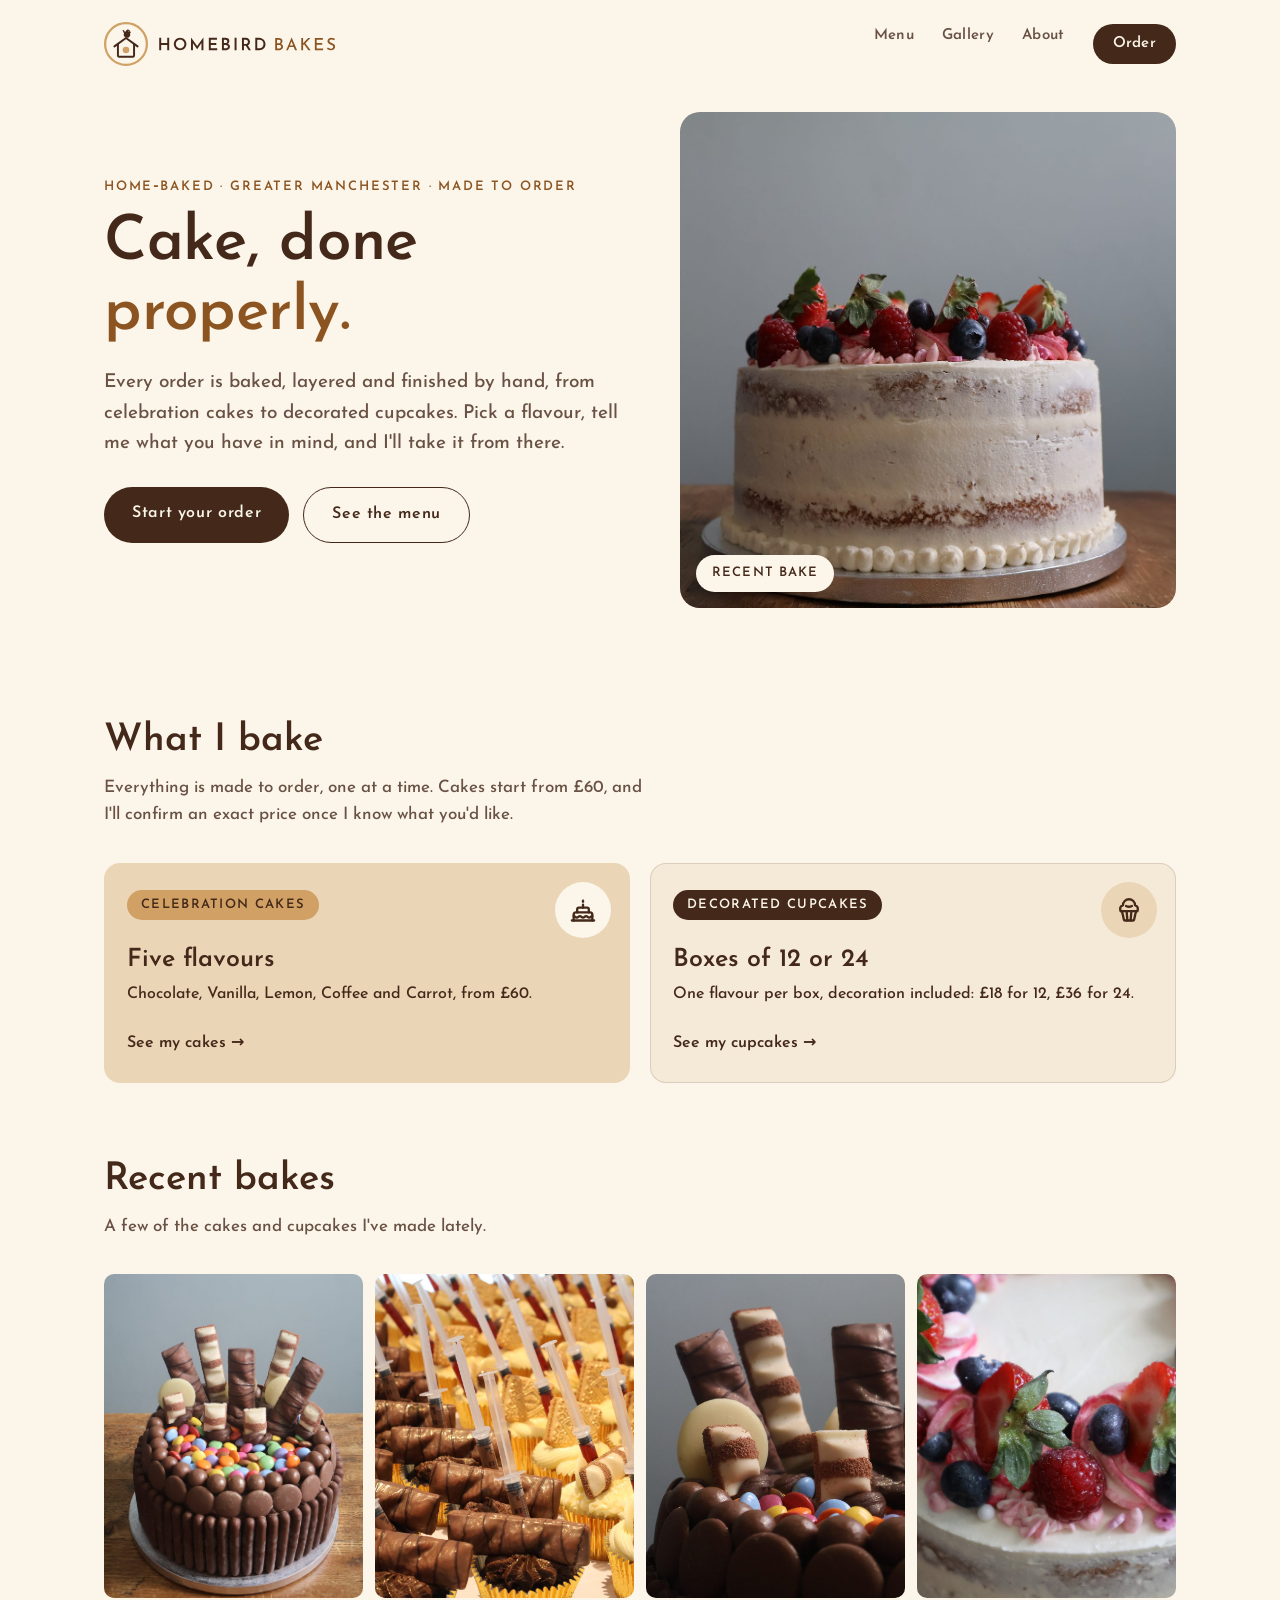
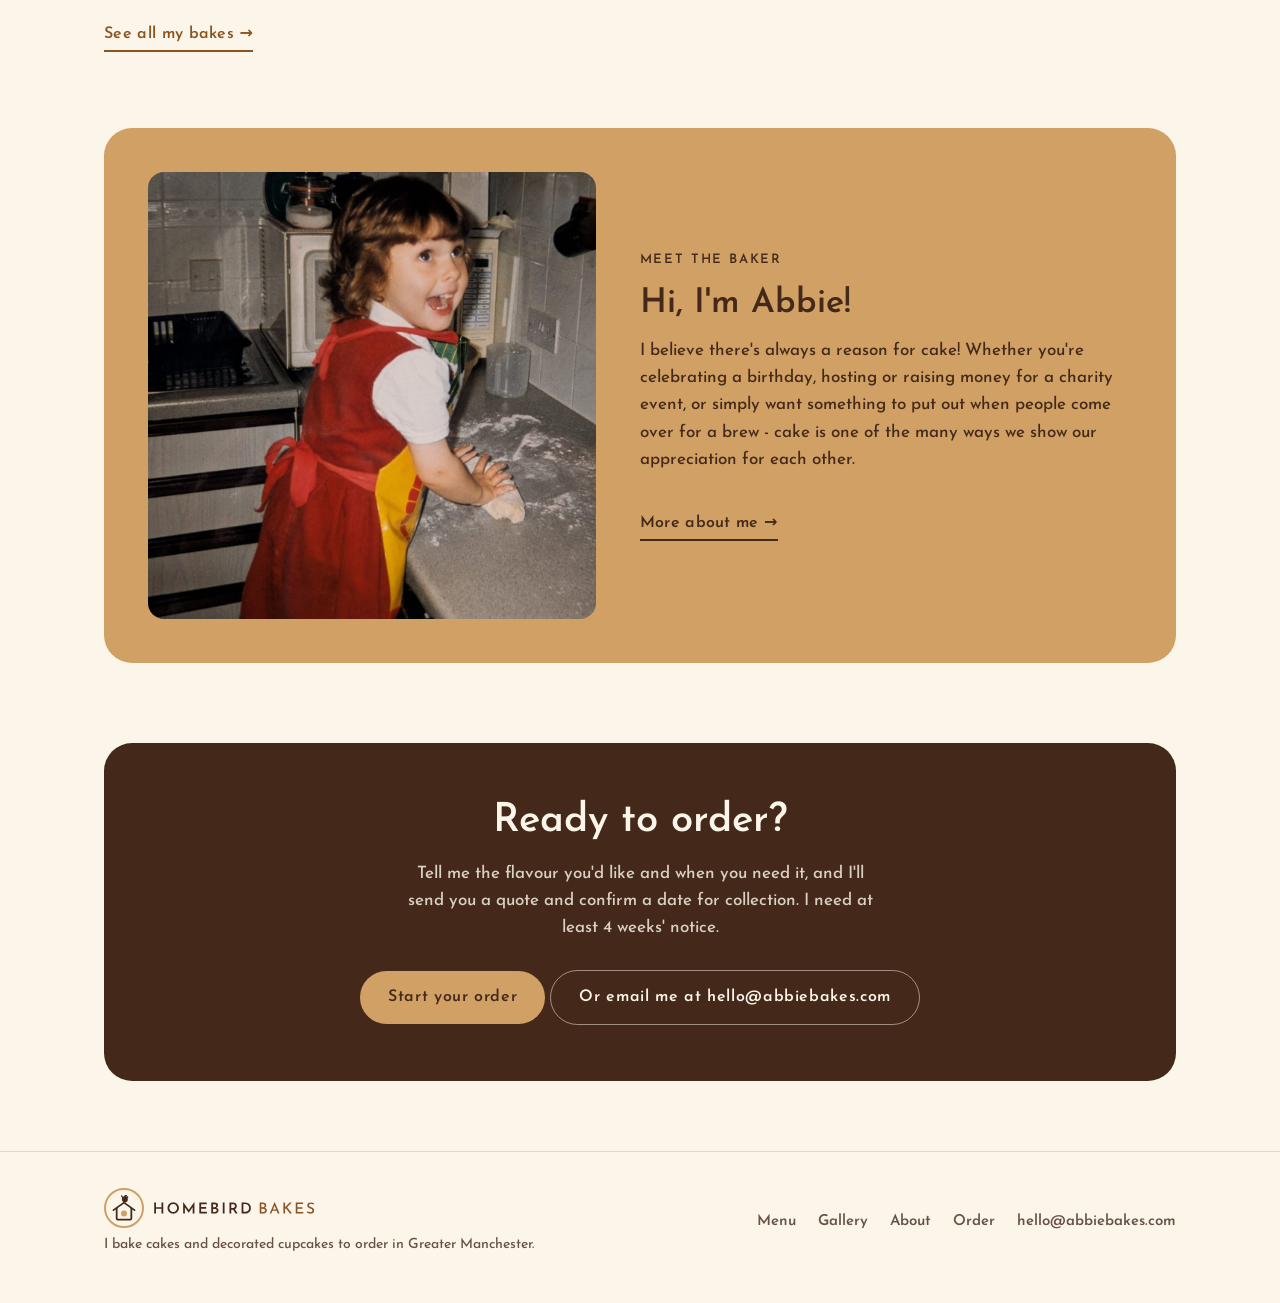
==== index.html @ 0d9d48e7 "Add childhood baking photos to About and the home page - About: the chef's-hat photo is set into the" ====
<!DOCTYPE html>
<html lang="en">
<head>
<meta charset="UTF-8">
<meta name="viewport" content="width=device-width, initial-scale=1.0">
<title>Homebird Bakes &mdash; cakes &amp; cupcakes, made to order</title>
<meta name="description" content="Home-baked celebration cakes and decorated cupcakes, made to order in Greater Manchester.">
<link rel="icon" href="favicon.svg" type="image/svg+xml">
<link rel="icon" href="favicon.ico" sizes="any">
<link rel="apple-touch-icon" href="apple-touch-icon.png">
<link rel="preconnect" href="https://fonts.googleapis.com">
<link rel="preconnect" href="https://fonts.gstatic.com" crossorigin>
<link href="https://fonts.googleapis.com/css2?family=Josefin+Sans:wght@500;600&display=swap" rel="stylesheet">
<link rel="stylesheet" href="css/style.css">
</head>
<body>

<header class="site">
  <div class="wrap nav-row">
    <a class="logo" href="index.html" aria-label="Homebird Bakes, home">
      <img src="images/logo/homebird-bakes_horizontal_light.svg" alt="Homebird Bakes" width="232" height="44">
    </a>
    <nav class="links" aria-label="Main">
      <a href="menu.html">Menu</a>
      <a href="gallery.html">Gallery</a>
      <a href="about.html">About</a>
      <a href="order.html" class="nav-cta">Order</a>
    </nav>
  </div>
</header>

<main id="top">

  <section class="hero">
    <div class="wrap hero-grid">
      <div>
        <p class="eyebrow">Home&#8209;baked &middot; Greater Manchester &middot; Made to order</p>
        <h1>Cake, done <em>properly.</em></h1>
        <p class="lede">Every order is baked, layered and finished by hand, from celebration cakes to decorated cupcakes. Pick a flavour, tell me what you have in mind, and I'll take it from there.</p>
        <div class="cta-row">
          <a class="btn btn-primary" href="order.html">Start your order</a>
          <a class="btn btn-ghost" href="menu.html">See the menu</a>
        </div>
      </div>
      <div class="hero-photo">
        <img src="images/berry-cake-side.jpg" width="1600" height="1067" alt="Semi-naked sponge cake with vanilla buttercream, topped with strawberries, raspberries and blueberries, on a wooden table">
        <span class="tag">Recent bake</span>
      </div>
    </div>
  </section>

  <svg class="scallop" viewBox="0 0 1200 26" preserveAspectRatio="none" aria-hidden="true"><path d="M0,0 C25,26 75,26 100,0 C125,26 175,26 200,0 C225,26 275,26 300,0 C325,26 375,26 400,0 C425,26 475,26 500,0 C525,26 575,26 600,0 C625,26 675,26 700,0 C725,26 775,26 800,0 C825,26 875,26 900,0 C925,26 975,26 1000,0 C1025,26 1075,26 1100,0 C1125,26 1175,26 1200,0 L1200,26 L0,26 Z" fill="#F3D8DC"/></svg>

  <section class="highlights">
    <div class="wrap">
      <div class="menu-head">
        <h2>What I bake</h2>
        <p>Everything is made to order, one at a time. Cakes start from &pound;60, and I'll confirm an exact price once I know what you'd like.</p>
      </div>
      <div class="highlight-grid">
        <a class="highlight hl-cakes" href="menu.html#cakes">
          <span class="hl-tag">Celebration cakes</span>
          <span class="hl-icon"><svg class="icon" viewBox="0 0 24 24" fill="none" stroke="currentColor" stroke-width="2" stroke-linecap="round" stroke-linejoin="round" aria-hidden="true"><path d="M2.5 21h19"/><path d="M4 21v-5a2 2 0 0 1 2-2h12a2 2 0 0 1 2 2v5"/><path d="M7 14v-2.5a1.5 1.5 0 0 1 1.5-1.5h7a1.5 1.5 0 0 1 1.5 1.5V14"/><path d="M4 17.2c1.33 0 1.33 1.3 2.67 1.3s1.33-1.3 2.66-1.3 1.34 1.3 2.67 1.3 1.33-1.3 2.67-1.3 1.33 1.3 2.66 1.3 1.34-1.3 2.67-1.3"/><path d="M12 10V7.5"/><path d="M12 2.6c1 1.1 1.4 2 .9 2.7a1.1 1.1 0 0 1-1.8 0c-.5-.7-.1-1.6.9-2.7z" fill="currentColor" stroke="none"/></svg></span>
          <div>
            <h3>Five flavours</h3>
            <p>Chocolate, Vanilla, Lemon, Coffee and Carrot, from &pound;60.</p>
            <p class="hl-link">See my cakes &rarr;</p>
          </div>
        </a>
        <a class="highlight hl-cupcakes" href="menu.html#cupcakes">
          <span class="hl-tag">Decorated cupcakes</span>
          <span class="hl-icon"><svg class="icon" viewBox="0 0 24 24" fill="none" stroke="currentColor" stroke-width="2" stroke-linecap="round" stroke-linejoin="round" aria-hidden="true"><path d="M6 13l1.6 7.2a1 1 0 0 0 1 .8h6.8a1 1 0 0 0 1-.8L18 13"/><path d="M10 13.5l.6 7.3M14 13.5l-.6 7.3"/><path d="M5 13h14"/><path d="M5.2 13A3 3 0 0 1 6.8 8a5.2 5.2 0 0 1 10.4 0 3 3 0 0 1 1.6 5"/><path d="M9.5 8.6c1.6.8 3.4.8 5 0"/></svg></span>
          <div>
            <h3>Boxes of 12 or 24</h3>
            <p>One flavour per box, decoration included: &pound;18 for 12, &pound;36 for 24.</p>
            <p class="hl-link">See my cupcakes &rarr;</p>
          </div>
        </a>
      </div>
    </div>
  </section>

  <svg class="scallop" viewBox="0 0 1200 26" preserveAspectRatio="none" aria-hidden="true"><path d="M0,0 C25,26 75,26 100,0 C125,26 175,26 200,0 C225,26 275,26 300,0 C325,26 375,26 400,0 C425,26 475,26 500,0 C525,26 575,26 600,0 C625,26 675,26 700,0 C725,26 775,26 800,0 C825,26 875,26 900,0 C925,26 975,26 1000,0 C1025,26 1075,26 1100,0 C1125,26 1175,26 1200,0 L1200,26 L0,26 Z" fill="#DCE7D6"/></svg>

  <section class="teaser">
    <div class="wrap">
      <div class="menu-head">
        <h2>Recent bakes</h2>
        <p>A few of the cakes and cupcakes I've made lately.</p>
      </div>
      <div class="teaser-grid">
        <a href="gallery.html"><img src="images/kinder-smarties-cake.jpg" width="1067" height="1600" alt="Chocolate cake ringed with chocolate fingers and buttons, filled with Smarties and topped with Kinder bars" loading="lazy" decoding="async"></a>
        <a href="gallery.html"><img src="images/syringe-cupcakes-tray.jpg" width="1600" height="1067" alt="Rows of gold-cased cupcakes topped with chocolate bars and toy syringes of red sauce" loading="lazy" decoding="async"></a>
        <a href="gallery.html"><img src="images/kinder-smarties-detail.jpg" width="1400" height="1260" alt="Close-up of Kinder bars and white chocolate buttons standing in a ring of chocolate buttons filled with Smarties" loading="lazy" decoding="async"></a>
        <a href="gallery.html"><img src="images/berry-cake-detail.jpg" width="1600" height="1067" alt="Close-up of fresh strawberries, raspberries and blueberries on pink buttercream swirls" loading="lazy" decoding="async"></a>
      </div>
      <a class="section-link" href="gallery.html">See all my bakes &rarr;</a>
    </div>
  </section>

  <section class="about-teaser">
    <div class="wrap">
      <div class="about-teaser-grid">
        <img class="baker-photo" src="images/childhood-kneading.jpg" width="1200" height="1200" alt="Abbie as a little girl in a red apron, grinning over her shoulder while kneading dough on a floury worktop" loading="lazy" decoding="async">
        <div>
          <p class="eyebrow">Meet the baker</p>
          <h2>Hi, I'm Abbie!</h2>
          <p>I believe there's always a reason for cake! Whether you're celebrating a birthday, hosting or raising money for a charity event, or simply want something to put out when people come over for a brew - cake is one of the many ways we show our appreciation for each other.</p>
          <a class="section-link" href="about.html">More about me &rarr;</a>
        </div>
      </div>
    </div>
  </section>

  <section class="cta-block" id="order">
    <div class="wrap">
      <div class="cta-panel">
        <h2>Ready to order?</h2>
        <p>Tell me the flavour you'd like and when you need it, and I'll send you a quote and confirm a date for collection. I need at least 4 weeks' notice.</p>
        <a class="btn btn-primary" href="order.html">Start your order</a>
        <a class="btn btn-ghost" href="mailto:hello@abbiebakes.com">Or email me at hello@abbiebakes.com</a>
      </div>
    </div>
  </section>

</main>

<footer class="site">
  <div class="wrap footer-row">
    <div class="footer-brand">
      <img class="footer-logo" src="images/logo/homebird-bakes_horizontal_light.svg" alt="Homebird Bakes" width="211" height="40">
      <p>I bake cakes and decorated cupcakes to order in Greater Manchester.</p>
    </div>
    <nav class="footer-links" aria-label="Footer">
      <a href="menu.html">Menu</a>
      <a href="gallery.html">Gallery</a>
      <a href="about.html">About</a>
      <a href="order.html">Order</a>
      <a href="mailto:hello@abbiebakes.com">hello@abbiebakes.com</a>
    </nav>
  </div>
</footer>

</body>
</html>
---- css/style.css ----
/* =========================================================
   Homebird Bakes — site stylesheet
   Built on the Homebird Bakes design system (formerly Baked by Abbie):
   five brand colours, Josefin Sans (500 / 600), circles as the
   signature shape, rounded rectangles from the radius scale,
   no gradients, no decorative shadows.
========================================================= */

:root{
    /* Brand palette (design system) */
    --cream:#FBF5EA;      /* light ground, text on chocolate */
    --caramel:#D0A064;    /* fills and blocks; text on chocolate only */
    --chocolate:#44291A;  /* text, dark ground */
    --toffee:#8C5420;     /* accent text on cream or cream-deep */
    --cocoa:#5E3515;      /* deep accent */

    /* Tints derived from the palette (mixed into cream) */
    --cream-deep:#F5E9D7;     /* caramel 14% on cream: panels, cards */
    --caramel-soft:#EBD5B7;   /* caramel 38% on cream: soft colour blocks */

    /* Lemon tints: the one deliberate step outside the five brand colours,
       used for lemon-flavoured items. Chocolate text reaches 8.8:1 / 9.3:1. */
    --lemon:#E8D08F;          /* lemon cards */
    --lemon-soft:#EBD79B;     /* paler lemon, for quieter accents */

    /* Roles */
    --ink:var(--chocolate);
    --ink-soft:#695244;       /* chocolate 80% on cream: 6.7:1 on cream */
    --accent:var(--toffee);
    --line:rgba(68,41,26,0.14);

    /* Radius scale */
    --radius-sm:10px;
    --radius-md:16px;
    --radius:20px;
    --radius-lg:28px;
    --radius-pill:100px;

    --font:'Josefin Sans', system-ui, sans-serif;
  }

  *{box-sizing:border-box;}
  html{scroll-behavior:smooth;}
  body{
    margin:0;
    background:var(--cream);
    color:var(--ink);
    font-family:var(--font);
    font-weight:500;
    font-size:17px;          /* Josefin is light and wide-set: body 17px minimum */
    line-height:1.6;
    -webkit-font-smoothing:antialiased;
  }
  img{max-width:100%;height:auto;display:block;}

  h1,h2,h3{
    font-family:var(--font);
    font-weight:600;
    line-height:1.12;
    margin:0;
    color:var(--ink);
  }
  em{ font-style:normal; }   /* only upright weights are loaded; emphasis is colour */
  h1 em, h2 em{ color:var(--accent); font-weight:600; }

  .eyebrow{
    font-family:var(--font);
    font-size:13px;
    font-weight:600;
    letter-spacing:.14em;
    text-transform:uppercase;
    color:var(--accent);
    margin:0 0 12px;
  }

  .wrap{
    max-width:1120px;
    margin:0 auto;
    padding:0 24px;
  }

  a{color:inherit;}
  :focus-visible{ outline:2px solid var(--accent); outline-offset:3px; }

  /* ---------- NAV ---------- */
  header.site{
    padding:22px 0 18px;
    position:relative;
    z-index:20;
  }
  .nav-row{
    display:flex;
    align-items:center;
    justify-content:space-between;
    gap:16px;
    flex-wrap:wrap;
  }
  .logo{
    display:flex;
    align-items:center;
    gap:10px;
    text-decoration:none;
  }
  /* Horizontal lockup: the house mark stays >= 32px (system minimum).
     Header at 44px so the spaced capitals read clearly; footer at 40px. */
  .logo img,
  .footer-logo{
    height:40px;
    width:auto;
    display:block;
  }
  .logo img{ height:44px; }
  .footer-logo{ align-self:flex-start; }

  nav.links{
    display:flex;
    gap:28px;
    font-size:15px;
    font-weight:600;
    letter-spacing:.02em;
  }
  nav.links a{
    text-decoration:none;
    color:var(--ink-soft);
    padding-bottom:3px;
    border-bottom:2px solid transparent;
    transition:border-color .15s ease, color .15s ease;
  }
  nav.links a:hover{ color:var(--ink); border-color:var(--accent); }
  nav.links a[aria-current="page"]{ color:var(--ink); border-color:var(--accent); }
  nav.links a.nav-cta{
    background:var(--chocolate);
    color:var(--cream);
    padding:8px 20px;
    border-bottom:none;
    border-radius:var(--radius-pill);
  }
  nav.links a.nav-cta:hover{ background:var(--toffee); color:var(--cream); }
  nav.links a.nav-cta[aria-current="page"]{ background:var(--toffee); color:var(--cream); }

  /* ---------- SCALLOP DIVIDER (retired) ----------
     The brand's only signature shape is the circle, so the old
     piped-edge divider is hidden. Remove the <svg class="scallop">
     elements from the HTML when convenient. */
  .scallop{ display:none; }

  /* ---------- HERO ---------- */
  .hero{
    padding:28px 0 64px;
  }
  .hero-grid{
    display:grid;
    grid-template-columns:1.05fr 1fr;
    gap:56px;
    align-items:center;
  }
  .hero h1{
    font-size:clamp(38px, 5.6vw, 62px);
    letter-spacing:-0.005em;
  }
  .hero p.lede{
    font-size:19px;
    color:var(--ink-soft);
    max-width:44ch;
    margin:20px 0 28px;
  }
  .cta-row{
    display:flex;
    gap:14px;
    flex-wrap:wrap;
  }
  .btn{
    display:inline-block;
    font-family:var(--font);
    font-weight:600;
    font-size:16px;
    letter-spacing:.04em;
    text-decoration:none;
    padding:14px 28px;
    border-radius:var(--radius-pill);
    transition:transform .15s ease, background .15s ease, color .15s ease;
  }
  .btn-primary{
    background:var(--chocolate);
    color:var(--cream);
  }
  .btn-primary:hover{ transform:translateY(-2px); background:var(--toffee); }
  .btn-ghost{
    background:transparent;
    color:var(--ink);
    border:1.5px solid var(--ink);
  }
  .btn-ghost:hover{ transform:translateY(-2px); background:var(--cream-deep); }

  .hero-photo{
    position:relative;
    border-radius:var(--radius);
    overflow:hidden;
    background:var(--caramel-soft);
    aspect-ratio:1/1;
  }
  .hero-photo img{
    width:100%;height:100%;object-fit:cover;object-position:48% center;
  }
  .hero-photo .tag{
    position:absolute;
    left:16px;
    bottom:16px;
    background:var(--cream);
    padding:8px 16px;
    border-radius:var(--radius-pill);
    font-size:13px;
    font-weight:600;
    letter-spacing:.08em;
    text-transform:uppercase;
    color:var(--ink);
  }

  /* ---------- MENU ---------- */
  section.menu{ padding:48px 0 60px; }
  .menu-head{ margin-bottom:34px; }
  .menu-head h2{ font-size:clamp(28px,3.8vw,38px); }
  .menu-head p{ color:var(--ink-soft); margin-top:12px; max-width:50ch; }
  .menu-head p.eyebrow{ color:var(--accent); margin:0 0 12px; max-width:none; }
  .menu-head p a{ color:var(--accent); font-weight:600; }
  .price-card{ max-width:520px; margin-bottom:8px; }
  .small-print{ font-size:14px; color:var(--ink-soft); margin:22px 0 0; max-width:62ch; }
  section.allergens{ padding:0 0 40px; }
  .note-panel{
    background:var(--cream-deep);
    border:1px solid var(--line);
    border-radius:var(--radius-md);
    padding:26px 28px;
  }
  .note-panel h3{ font-size:21px; margin-bottom:8px; }
  .note-panel p{ margin:0; color:var(--ink-soft); font-size:15.5px; max-width:70ch; }

  .menu-grid{
    display:grid;
    grid-template-columns:1fr 1fr;
    gap:22px;
  }
  .menu-card{
    background:var(--cream-deep);
    border-radius:var(--radius);
    padding:30px 28px;
    border:1px solid var(--line);
  }
  .menu-card .card-eyebrow{
    display:inline-block;
    font-size:13px;
    font-weight:600;
    letter-spacing:.1em;
    text-transform:uppercase;
    padding:5px 14px;
    border-radius:var(--radius-pill);
    margin-bottom:16px;
  }
  .menu-card.cakes .card-eyebrow{ background:var(--caramel); color:var(--chocolate); }
  .menu-card.cupcakes .card-eyebrow{ background:var(--chocolate); color:var(--cream); }
  .menu-card h3{ font-size:24px; margin-bottom:4px;}
  .menu-card .sub{ color:var(--ink-soft); font-size:15px; margin-bottom:22px;}

  .price-line{
    display:flex;
    justify-content:space-between;
    align-items:baseline;
    gap:12px;
    padding:14px 0;
    border-top:1px solid var(--line);
  }
  .price-line:first-of-type{ border-top:none; }
  .price-line .name{ font-weight:600; font-size:17px; }
  .price-line .name span{
    display:block; font-weight:500; color:var(--ink-soft); font-size:14px; margin-top:2px;
  }
  .price-line .amount{
    font-family:var(--font); font-weight:600; font-size:20px; white-space:nowrap;
  }

  .note{
    margin-top:22px;
    padding-top:18px;
    border-top:1px dashed var(--line);
    font-size:14px;
    color:var(--ink-soft);
  }

  /* ---------- FLAVOURS ---------- */
  section.flavours{ padding:44px 0 60px; }
  .flavour-grid{
    display:grid;
    grid-template-columns:repeat(3,1fr);
    gap:20px;
    margin-top:30px;
  }
  .flavour-card{
    border-radius:var(--radius-md);
    padding:26px 22px;
    min-height:200px;
    display:flex;
    flex-direction:column;
    justify-content:space-between;
    border:1px solid transparent;
  }
  .flavour-card.f1{ background:var(--chocolate); }
  .flavour-card.f2{ background:var(--cream-deep); border:1px solid var(--line); }
  .flavour-card.f3{ background:var(--lemon); }
  .flavour-card.f4{ background:var(--caramel); }
  .flavour-card.f5{ background:var(--caramel-soft); }
  .flavour-card.f1 .flavour-name,
  .flavour-card.f1 .flavour-desc{ color:var(--cream); }
  .flavour-card.f4 .flavour-name,
  .flavour-card.f4 .flavour-desc{ color:var(--chocolate); }
  .flavour-name{
    font-size:25px;
    line-height:1.15;
    margin:0;
  }
  .flavour-desc{
    font-family:var(--font);
    font-weight:500;
    font-size:16px;
    line-height:1.45;
    color:var(--chocolate);
    margin:26px 0 0;
  }

  /* ---------- INNER PAGE HEADERS ---------- */
  .page-hero{ padding:28px 0 36px; }
  .page-hero h1{ font-size:clamp(34px,5vw,52px); }
  .page-hero p.lede{ font-size:18px; color:var(--ink-soft); max-width:52ch; margin:16px 0 0; }

  /* ---------- GALLERY (full page: masonry, any number of photos) ---------- */
  .masonry{
    column-count:3;
    column-gap:14px;
    padding:8px 0 64px;
  }
  .masonry figure{
    margin:0 0 14px;
    break-inside:avoid;
  }
  .masonry img{
    width:100%;
    height:auto;
    display:block;
    border-radius:var(--radius-sm);
    background:var(--cream-deep);
  }

  /* ---------- HOME: highlights, gallery teaser, about teaser ---------- */
  section.highlights{ padding:48px 0 56px; }
  .highlight-grid{
    display:grid;
    grid-template-columns:repeat(2,1fr);
    gap:20px;
    margin-top:30px;
  }
  /* "What I bake" cards share the Menu page card language:
     same radius and padding as .flavour-card, tinted grounds,
     a pill label like .card-eyebrow, and the same name/description scale. */
  a.highlight{
    display:flex;
    flex-direction:column;
    justify-content:flex-start;
    min-height:220px;
    padding:26px 22px;
    border-radius:var(--radius-md);
    text-decoration:none;
    transition:transform .15s ease;
  }
  a.highlight:hover{ transform:translateY(-3px); }
  a.highlight{ position:relative; }
  /* Icon from the Homebird icon set, in the brand circle */
  .highlight .hl-icon{
    position:absolute; top:18px; right:18px;
    width:56px; height:56px; border-radius:50%;
    display:flex; align-items:center; justify-content:center;
    color:var(--chocolate);
  }
  .highlight .hl-icon .icon{ width:28px; height:28px; }
  a.highlight.hl-cakes .hl-icon{ background:var(--cream); }
  a.highlight.hl-cupcakes .hl-icon{ background:var(--caramel-soft); }
  a.highlight.hl-cakes{ background:var(--caramel-soft); border:1px solid transparent; }
  a.highlight.hl-cupcakes{ background:var(--cream-deep); border:1px solid var(--line); }
  .highlight .hl-tag{
    align-self:flex-start;
    font-size:13px;
    font-weight:600;
    letter-spacing:.1em;
    text-transform:uppercase;
    padding:5px 14px;
    border-radius:var(--radius-pill);
  }
  a.highlight.hl-cakes .hl-tag{ background:var(--caramel); color:var(--chocolate); }
  a.highlight.hl-cupcakes .hl-tag{ background:var(--chocolate); color:var(--cream); }
  .highlight > div{ flex:1; display:flex; flex-direction:column; }
  .highlight h3{ font-size:25px; line-height:1.15; margin:26px 0 8px; }
  .highlight p{ margin:0; font-size:16px; line-height:1.45; color:var(--chocolate); }
  .highlight .hl-link{ margin-top:auto; padding-top:18px; font-weight:600; font-size:16px; }

  section.teaser{ padding:20px 0 56px; }
  .teaser-grid{
    display:grid;
    grid-template-columns:repeat(4,1fr);
    gap:12px;
    margin-top:30px;
  }
  .teaser-grid a{
    display:block;
    aspect-ratio:4/5;
    border-radius:var(--radius-sm);
    overflow:hidden;
    background:var(--cream-deep);
  }
  .teaser-grid img{
    width:100%; height:100%; object-fit:cover;
    transition:transform .3s ease;
  }
  .teaser-grid a:hover img{ transform:scale(1.04); }
  .section-link{
    display:inline-block;
    margin-top:24px;
    font-weight:600;
    font-size:16px;
    letter-spacing:.02em;
    color:var(--accent);
    text-decoration:none;
    border-bottom:2px solid currentColor;
    padding-bottom:2px;
  }
  .section-link:hover{ color:var(--ink); }

  section.about-teaser{ padding:20px 0 64px; }
  .about-teaser-grid{
    display:grid;
    grid-template-columns:1fr 1.1fr;
    gap:44px;
    align-items:center;
    background:var(--caramel);
    border-radius:var(--radius-lg);
    padding:44px;
  }
  .about-teaser-grid img{
    width:100%;
    aspect-ratio:1/1;
    object-fit:cover;
    border-radius:var(--radius-md);
  }
  .about-teaser-grid h2{ font-size:clamp(26px,3.4vw,34px); margin-bottom:14px; }
  .about-teaser-grid p{ color:var(--chocolate); max-width:46ch; margin:0 0 14px; }
  /* toffee text does not reach 4.5:1 on caramel, so go chocolate here */
  .about-teaser-grid .eyebrow,
  .about-teaser-grid .section-link{ color:var(--chocolate); }
  .about-teaser-grid .section-link:hover{ color:var(--cocoa); }
  /* keep the face in frame when the photo is cropped square or 16:11 */
  .about-teaser-grid img.baker-photo{ object-position:58% 22%; }

  /* ---------- ABOUT PAGE ---------- */
  .about-grid{
    display:grid;
    grid-template-columns:1.15fr 1fr;
    gap:56px;
    align-items:start;
    /* top/bottom only: this element is also a .wrap, so keep its side gutters */
    padding-top:12px;
    padding-bottom:64px;
  }
  .about-copy p{
    font-size:18px;
    color:var(--ink-soft);
    max-width:56ch;
    margin:0 0 20px;
  }
  .about-copy p.pull{
    font-family:var(--font);
    font-weight:600;
    font-size:clamp(24px,3vw,32px);
    line-height:1.25;
    color:var(--ink);
    margin-bottom:22px;
  }
  .about-photos{ display:grid; gap:14px; }
  .about-photos img{ width:100%; height:auto; border-radius:var(--radius-md); }

  /* Childhood snapshot set into the About copy, beside the paragraph it illustrates.
     Same pill caption as the home hero's "Recent bake" tag. */
  .about-snapshot{ float:right; width:min(42%, 236px); margin:6px 0 18px 28px; position:relative; }
  .about-snapshot img{ width:100%; height:auto; display:block; border-radius:var(--radius-md); }
  .about-snapshot figcaption{
    position:absolute; left:10px; bottom:10px; width:max-content; max-width:calc(100% - 20px);
    background:var(--cream); color:var(--chocolate); padding:6px 12px; border-radius:var(--radius-pill);
    font-size:13px; font-weight:600; line-height:1.3;
  }
  .about-copy::after{ content:""; display:block; clear:both; }

  /* ---------- CTA / FOOTER ---------- */
  section.cta-block{ padding:16px 0 70px; }
  .cta-panel{
    background:var(--chocolate);
    color:var(--cream);
    border-radius:var(--radius-lg);
    padding:56px 44px;
    text-align:center;
  }
  .cta-panel h2{
    color:var(--cream);
    font-size:clamp(28px,4.2vw,40px);
    max-width:18ch;
    margin:0 auto 16px;
  }
  .cta-panel p{
    color:rgba(251,245,234,.82);
    max-width:44ch;
    margin:0 auto 28px;
    font-size:17px;
  }
  .cta-panel .btn-primary{
    background:var(--caramel);
    color:var(--chocolate);
  }
  .cta-panel .btn-primary:hover{ background:var(--cream); }
  .cta-panel .btn-ghost{
    border-color:rgba(251,245,234,.5);
    color:var(--cream);
  }
  .cta-panel .btn-ghost:hover{ background:rgba(251,245,234,.1); }

  footer.site{
    padding:36px 0 46px;
    border-top:1px solid var(--line);
  }
  .footer-row{
    display:flex;
    justify-content:space-between;
    align-items:center;
    flex-wrap:wrap;
    gap:14px;
  }
  footer.site p{
    color:var(--ink-soft);
    font-size:14px;
    margin:0;
  }
  .footer-links{
    display:flex;
    flex-wrap:wrap;
    gap:8px 22px;
    font-size:15px;
    font-weight:600;
  }
  .footer-links a{ color:var(--ink-soft); text-decoration:none; }
  .footer-links a:hover{ color:var(--ink); text-decoration:underline; }
  .footer-brand{ display:flex; flex-direction:column; gap:6px; }

  /* ---------- RESPONSIVE ---------- */
  @media (max-width:880px){
    .logo img{ height:36px; }
    .hero-grid{grid-template-columns:1fr; gap:34px;}
    .hero-photo{order:-1; aspect-ratio:16/11;}
    .menu-grid{grid-template-columns:1fr;}
    .flavour-grid{grid-template-columns:1fr; }
    .masonry{column-count:2;}
    .highlight-grid{grid-template-columns:1fr;}
    a.highlight{min-height:0;}
    .teaser-grid{grid-template-columns:repeat(2,1fr);}
    .about-teaser-grid{grid-template-columns:1fr; padding:28px; border-radius:var(--radius);}
    .about-teaser-grid img{order:-1; aspect-ratio:16/11;}
    .about-grid{grid-template-columns:1fr; gap:34px;}
    .about-photos{order:-1;}
    nav.links{gap:16px; font-size:14px; align-items:center;}
    .cta-panel{padding:40px 22px;}
  }

  @media (prefers-reduced-motion:reduce){
    html{scroll-behavior:auto;}
    *{transition:none !important;}
  }

  /* =========================================================
     ORDER FORM — guided steps
  ========================================================= */

  .order-hero{ padding:28px 0 8px; }
  .order-hero h1{ font-size:clamp(32px,4.6vw,46px); }
  .order-hero p.lede{ font-size:18px; color:var(--ink-soft); max-width:52ch; margin:16px 0 0; }

  .wizard{ padding:36px 0 90px; }
  .wizard-panel{
    background:var(--cream-deep);
    border:1px solid var(--line);
    border-radius:var(--radius);
    padding:36px 30px 30px;
    max-width:720px;
    margin:0 auto;
  }

  .progress{
    display:flex; align-items:center; justify-content:center; gap:10px;
    margin-bottom:30px;
  }
  .progress .dotstep{
    width:10px;height:10px;border-radius:50%;
    background:var(--line);
    transition:background .2s ease, transform .2s ease;
  }
  .progress .dotstep.active{ background:var(--toffee); transform:scale(1.25); }
  .progress .dotstep.done{ background:var(--caramel); }

  .step{ display:none; }
  .step.visible{ display:block; animation:fadein .25s ease; }
  @keyframes fadein{ from{opacity:0; transform:translateY(6px);} to{opacity:1; transform:translateY(0);} }

  .step-eyebrow{
    font-size:13px; font-weight:600; letter-spacing:.12em; text-transform:uppercase;
    color:var(--accent); margin:0 0 6px;
  }
  .step h2{ font-size:25px; margin-bottom:6px; }
  .step .step-sub{ color:var(--ink-soft); font-size:16px; margin:0 0 26px; }

  fieldset{ border:none; margin:0; padding:0; }
  legend{ padding:0; }

  .field{ margin-bottom:22px; }
  .field label.field-label{ display:block; font-weight:600; font-size:15px; margin-bottom:9px; }
  .field .hint{ color:var(--ink-soft); font-size:13.5px; margin-top:7px; }

  .field input[type="text"],
  .field input[type="email"],
  .field input[type="tel"],
  .field input[type="date"],
  .field input[type="number"],
  .field textarea{
    width:100%;
    font-family:var(--font);
    font-weight:500;
    font-size:17px;
    padding:12px 14px;
    border-radius:var(--radius-sm);
    border:1.5px solid var(--line);
    background:var(--cream);
    color:var(--ink);
  }
  .field input:focus,
  .field textarea:focus{ outline:none; border-color:var(--toffee); }
  .field textarea{ min-height:90px; resize:vertical; font-family:var(--font); }

  .tile-group{ display:grid; grid-template-columns:repeat(2,1fr); gap:12px; }
  .email-cta{ font-size:15px; color:var(--ink-soft); margin:18px 0 8px; }
  .email-cta a{ color:var(--accent); font-weight:600; }
  .tile{ position:relative; cursor:pointer; display:block; }
  .tile input{ position:absolute; opacity:0; width:1px; height:1px; }
  .tile .tile-card{
    display:block;
    width:100%;
    border:1.5px solid var(--line);
    border-radius:var(--radius-md);
    padding:20px 14px;
    text-align:center;
    background:transparent;
    transition:border-color .15s ease, background .15s ease, transform .15s ease;
  }
  .tile:hover .tile-card{ border-color:var(--caramel); }
  /* circle marks: solid brand fills, no gradients */
  .tile .tile-card .mark{ width:30px; height:30px; margin:0 auto 10px; border-radius:50%; }
  .tile .m1{ background:var(--caramel); }
  .tile .m2{ background:var(--chocolate); }
  .tile .m3{ background:var(--toffee); }
  .tile .tile-card .tile-label{ font-weight:600; font-size:16px; }
  .tile input:checked + .tile-card{
    border-color:var(--toffee); background:var(--cream); transform:translateY(-2px);
  }
  .tile input:focus-visible + .tile-card{ outline:2px solid var(--toffee); outline-offset:2px; }

  .pill-group{ display:flex; flex-wrap:wrap; gap:10px; }
  .pill{ position:relative; cursor:pointer; }
  .pill input{ position:absolute; opacity:0; width:1px; height:1px; }
  .pill .pill-face{
    display:inline-block; padding:10px 18px; border-radius:var(--radius-pill);
    border:1.5px solid var(--line); background:var(--cream);
    font-size:15px; font-weight:600;
    transition:border-color .15s ease, background .15s ease, color .15s ease;
  }
  .pill:hover .pill-face{ border-color:var(--caramel); }
  .pill input:checked + .pill-face{ border-color:var(--toffee); background:var(--toffee); color:var(--cream); }
  .pill input:focus-visible + .pill-face{ outline:2px solid var(--toffee); outline-offset:2px; }

  .conditional{ display:none; margin-top:14px; }
  .conditional.visible{ display:block; }

  .product-section{ display:none; }
  .product-section.visible{ display:block; animation:fadein .2s ease; }

  .step-nav{
    display:flex; justify-content:space-between; align-items:center;
    margin-top:8px; padding-top:20px; border-top:1px solid var(--line);
  }
  .step-nav .spacer{ flex:1; }

  .btn-plain{
    background:transparent; border:none;
    font-family:var(--font); font-weight:600; font-size:16px;
    color:var(--ink-soft); cursor:pointer; padding:12px 6px;
  }
  .btn-plain:hover{ color:var(--ink); }

  button.btn-primary{ border:none; cursor:pointer; font-family:var(--font); }

  .lead-note{
    display:flex; gap:12px; align-items:flex-start;
    background:var(--caramel-soft); border-radius:var(--radius-sm); padding:14px 16px;
    font-size:15px; color:var(--chocolate); margin-bottom:24px;
  }
  .lead-note .icon{ width:22px; height:22px; flex-shrink:0; color:var(--toffee); margin-top:1px; }

  .review-list{ list-style:none; padding:0; margin:0 0 26px; border-top:1px solid var(--line); }
  .review-list li{
    display:flex; justify-content:space-between; gap:16px;
    padding:12px 0; border-bottom:1px solid var(--line); font-size:16px;
  }
  .review-list li .r-label{ color:var(--ink-soft); }
  .review-list li .r-value{ font-weight:600; text-align:right; }

  .quote-note{
    font-size:14px; color:var(--ink-soft);
    background:var(--cream); border-radius:var(--radius-sm); padding:14px 16px; margin-bottom:24px;
  }

  .success-panel{ text-align:center; padding:20px 0; }
  .success-panel .mark{
    width:56px;height:56px;border-radius:50%; background:var(--caramel);
    margin:0 auto 18px; display:flex; align-items:center; justify-content:center;
  }

  /* ---------- THANK-YOU PAGE + SEND ERROR ---------- */
  .form-error{
    background:var(--caramel-soft);
    border-radius:var(--radius-sm);
    padding:14px 16px;
    margin:0 0 20px;
    font-size:15px;
    color:var(--chocolate);
  }
  .form-error a{ color:var(--chocolate); font-weight:600; }

  .thanks .success-panel{ padding:12px 0 4px; }
  .thanks .success-panel .mark{ margin-bottom:20px; }
  .thanks .success-panel h1{ font-size:clamp(30px,4.6vw,42px); margin:4px 0 14px; }
  .thanks .lede{ color:var(--ink-soft); font-size:18px; max-width:46ch; margin:0 auto 30px; }
  .next-steps{
    list-style:none; padding:0; margin:0 auto 26px; max-width:46ch; text-align:left;
  }
  .next-steps li{
    display:flex; gap:14px; align-items:flex-start;
    padding:12px 0; border-top:1px solid var(--line); font-size:16.5px;
  }
  .next-steps li:last-child{ border-bottom:1px solid var(--line); }
  .next-steps .n{
    flex:0 0 28px; height:28px; border-radius:50%;
    background:var(--chocolate); color:var(--cream);
    font-weight:600; font-size:14px;
    display:flex; align-items:center; justify-content:center;
  }
  .thanks .small-print{ margin:0 auto; max-width:46ch; }
  .thanks .small-print a{ color:var(--accent); font-weight:600; }
  .signoff{ font-weight:600; font-size:20px; margin:18px 0 6px; }
  .thanks .cta-row{ justify-content:center; margin-top:26px; }

  @media (max-width:640px){
    .about-snapshot{ float:none; width:72%; margin:4px 0 22px; }
    .tile-group{ grid-template-columns:1fr; }
    .wizard-panel{ padding:26px 18px 22px; }

    .step-nav{
      flex-wrap:wrap;
      flex-direction:column-reverse;
      align-items:stretch;
      gap:12px;
    }
    .step-nav .spacer{ display:none; }
    .step-nav .btn{
      width:100%;
      text-align:center;
      padding:14px 20px;
    }
    .step-nav .btn-plain{
      width:100%;
      text-align:center;
      padding:10px 6px;
    }
  }
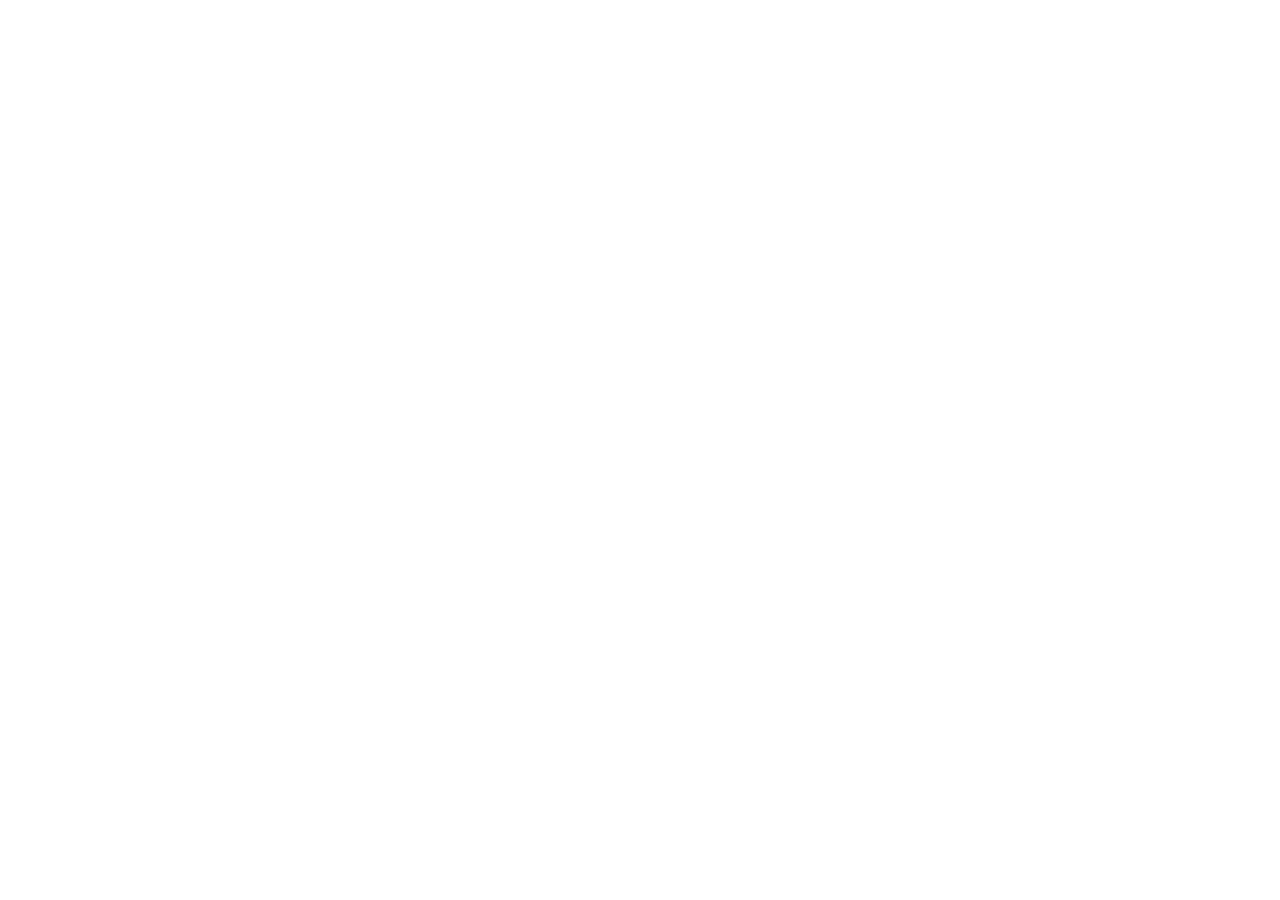
==== commit c94ec8c8: "Redirect the old GitHub Pages site to homebird-bakes.co.uk This branch is not the website. Point Git" ====
--- a/index.html
+++ b/index.html
@@ -3,143 +3,25 @@
 <head>
 <meta charset="UTF-8">
 <meta name="viewport" content="width=device-width, initial-scale=1.0">
-<title>Homebird Bakes &mdash; cakes &amp; cupcakes, made to order</title>
-<meta name="description" content="Home-baked celebration cakes and decorated cupcakes, made to order in Greater Manchester.">
-<link rel="icon" href="favicon.svg" type="image/svg+xml">
-<link rel="icon" href="favicon.ico" sizes="any">
-<link rel="apple-touch-icon" href="apple-touch-icon.png">
-<link rel="preconnect" href="https://fonts.googleapis.com">
-<link rel="preconnect" href="https://fonts.gstatic.com" crossorigin>
-<link href="https://fonts.googleapis.com/css2?family=Josefin+Sans:wght@500;600&display=swap" rel="stylesheet">
-<link rel="stylesheet" href="css/style.css">
+<title>Baked by Abbie is now Homebird Bakes</title>
+<link rel="canonical" href="https://homebird-bakes.co.uk/">
+<script>
+  (function () {
+    location.replace('https://homebird-bakes.co.uk/' + location.search + location.hash);
+  })();
+</script>
+<meta http-equiv="refresh" content="0; url=https://homebird-bakes.co.uk/">
+<style>
+  body { margin: 0; min-height: 100vh; display: flex; align-items: center; justify-content: center;
+         background: #FBF5EA; color: #44291A; font-family: "Josefin Sans", "Century Gothic", system-ui, sans-serif; text-align: center; padding: 24px; box-sizing: border-box; }
+  p { margin: 0 0 12px; font-size: 18px; line-height: 1.5; }
+  a { color: #8C5420; font-weight: 600; }
+</style>
 </head>
 <body>
-
-<header class="site">
-  <div class="wrap nav-row">
-    <a class="logo" href="index.html" aria-label="Homebird Bakes, home">
-      <img src="images/logo/homebird-bakes_horizontal_light.svg" alt="Homebird Bakes" width="232" height="44">
-    </a>
-    <nav class="links" aria-label="Main">
-      <a href="menu.html">Menu</a>
-      <a href="gallery.html">Gallery</a>
-      <a href="about.html">About</a>
-      <a href="order.html" class="nav-cta">Order</a>
-    </nav>
-  </div>
-</header>
-
-<main id="top">
-
-  <section class="hero">
-    <div class="wrap hero-grid">
-      <div>
-        <p class="eyebrow">Home&#8209;baked &middot; Greater Manchester &middot; Made to order</p>
-        <h1>Cake, done <em>properly.</em></h1>
-        <p class="lede">Every order is baked, layered and finished by hand, from celebration cakes to decorated cupcakes. Pick a flavour, tell me what you have in mind, and I'll take it from there.</p>
-        <div class="cta-row">
-          <a class="btn btn-primary" href="order.html">Start your order</a>
-          <a class="btn btn-ghost" href="menu.html">See the menu</a>
-        </div>
-      </div>
-      <div class="hero-photo">
-        <img src="images/berry-cake-side.jpg" width="1600" height="1067" alt="Semi-naked sponge cake with vanilla buttercream, topped with strawberries, raspberries and blueberries, on a wooden table">
-        <span class="tag">Recent bake</span>
-      </div>
-    </div>
-  </section>
-
-  <svg class="scallop" viewBox="0 0 1200 26" preserveAspectRatio="none" aria-hidden="true"><path d="M0,0 C25,26 75,26 100,0 C125,26 175,26 200,0 C225,26 275,26 300,0 C325,26 375,26 400,0 C425,26 475,26 500,0 C525,26 575,26 600,0 C625,26 675,26 700,0 C725,26 775,26 800,0 C825,26 875,26 900,0 C925,26 975,26 1000,0 C1025,26 1075,26 1100,0 C1125,26 1175,26 1200,0 L1200,26 L0,26 Z" fill="#F3D8DC"/></svg>
-
-  <section class="highlights">
-    <div class="wrap">
-      <div class="menu-head">
-        <h2>What I bake</h2>
-        <p>Everything is made to order, one at a time. Cakes start from &pound;60, and I'll confirm an exact price once I know what you'd like.</p>
-      </div>
-      <div class="highlight-grid">
-        <a class="highlight hl-cakes" href="menu.html#cakes">
-          <span class="hl-tag">Celebration cakes</span>
-          <span class="hl-icon"><svg class="icon" viewBox="0 0 24 24" fill="none" stroke="currentColor" stroke-width="2" stroke-linecap="round" stroke-linejoin="round" aria-hidden="true"><path d="M2.5 21h19"/><path d="M4 21v-5a2 2 0 0 1 2-2h12a2 2 0 0 1 2 2v5"/><path d="M7 14v-2.5a1.5 1.5 0 0 1 1.5-1.5h7a1.5 1.5 0 0 1 1.5 1.5V14"/><path d="M4 17.2c1.33 0 1.33 1.3 2.67 1.3s1.33-1.3 2.66-1.3 1.34 1.3 2.67 1.3 1.33-1.3 2.67-1.3 1.33 1.3 2.66 1.3 1.34-1.3 2.67-1.3"/><path d="M12 10V7.5"/><path d="M12 2.6c1 1.1 1.4 2 .9 2.7a1.1 1.1 0 0 1-1.8 0c-.5-.7-.1-1.6.9-2.7z" fill="currentColor" stroke="none"/></svg></span>
-          <div>
-            <h3>Five flavours</h3>
-            <p>Chocolate, Vanilla, Lemon, Coffee and Carrot, from &pound;60.</p>
-            <p class="hl-link">See my cakes &rarr;</p>
-          </div>
-        </a>
-        <a class="highlight hl-cupcakes" href="menu.html#cupcakes">
-          <span class="hl-tag">Decorated cupcakes</span>
-          <span class="hl-icon"><svg class="icon" viewBox="0 0 24 24" fill="none" stroke="currentColor" stroke-width="2" stroke-linecap="round" stroke-linejoin="round" aria-hidden="true"><path d="M6 13l1.6 7.2a1 1 0 0 0 1 .8h6.8a1 1 0 0 0 1-.8L18 13"/><path d="M10 13.5l.6 7.3M14 13.5l-.6 7.3"/><path d="M5 13h14"/><path d="M5.2 13A3 3 0 0 1 6.8 8a5.2 5.2 0 0 1 10.4 0 3 3 0 0 1 1.6 5"/><path d="M9.5 8.6c1.6.8 3.4.8 5 0"/></svg></span>
-          <div>
-            <h3>Boxes of 12 or 24</h3>
-            <p>One flavour per box, decoration included: &pound;18 for 12, &pound;36 for 24.</p>
-            <p class="hl-link">See my cupcakes &rarr;</p>
-          </div>
-        </a>
-      </div>
-    </div>
-  </section>
-
-  <svg class="scallop" viewBox="0 0 1200 26" preserveAspectRatio="none" aria-hidden="true"><path d="M0,0 C25,26 75,26 100,0 C125,26 175,26 200,0 C225,26 275,26 300,0 C325,26 375,26 400,0 C425,26 475,26 500,0 C525,26 575,26 600,0 C625,26 675,26 700,0 C725,26 775,26 800,0 C825,26 875,26 900,0 C925,26 975,26 1000,0 C1025,26 1075,26 1100,0 C1125,26 1175,26 1200,0 L1200,26 L0,26 Z" fill="#DCE7D6"/></svg>
-
-  <section class="teaser">
-    <div class="wrap">
-      <div class="menu-head">
-        <h2>Recent bakes</h2>
-        <p>A few of the cakes and cupcakes I've made lately.</p>
-      </div>
-      <div class="teaser-grid">
-        <a href="gallery.html"><img src="images/kinder-smarties-cake.jpg" width="1067" height="1600" alt="Chocolate cake ringed with chocolate fingers and buttons, filled with Smarties and topped with Kinder bars" loading="lazy" decoding="async"></a>
-        <a href="gallery.html"><img src="images/syringe-cupcakes-tray.jpg" width="1600" height="1067" alt="Rows of gold-cased cupcakes topped with chocolate bars and toy syringes of red sauce" loading="lazy" decoding="async"></a>
-        <a href="gallery.html"><img src="images/kinder-smarties-detail.jpg" width="1400" height="1260" alt="Close-up of Kinder bars and white chocolate buttons standing in a ring of chocolate buttons filled with Smarties" loading="lazy" decoding="async"></a>
-        <a href="gallery.html"><img src="images/berry-cake-detail.jpg" width="1600" height="1067" alt="Close-up of fresh strawberries, raspberries and blueberries on pink buttercream swirls" loading="lazy" decoding="async"></a>
-      </div>
-      <a class="section-link" href="gallery.html">See all my bakes &rarr;</a>
-    </div>
-  </section>
-
-  <section class="about-teaser">
-    <div class="wrap">
-      <div class="about-teaser-grid">
-        <img class="baker-photo" src="images/childhood-kneading.jpg" width="1200" height="1200" alt="Abbie as a little girl in a red apron, grinning over her shoulder while kneading dough on a floury worktop" loading="lazy" decoding="async">
-        <div>
-          <p class="eyebrow">Meet the baker</p>
-          <h2>Hi, I'm Abbie!</h2>
-          <p>I believe there's always a reason for cake! Whether you're celebrating a birthday, hosting or raising money for a charity event, or simply want something to put out when people come over for a brew - cake is one of the many ways we show our appreciation for each other.</p>
-          <a class="section-link" href="about.html">More about me &rarr;</a>
-        </div>
-      </div>
-    </div>
-  </section>
-
-  <section class="cta-block" id="order">
-    <div class="wrap">
-      <div class="cta-panel">
-        <h2>Ready to order?</h2>
-        <p>Tell me the flavour you'd like and when you need it, and I'll send you a quote and confirm a date for collection. I need at least 4 weeks' notice.</p>
-        <a class="btn btn-primary" href="order.html">Start your order</a>
-        <a class="btn btn-ghost" href="mailto:hello@abbiebakes.com">Or email me at hello@abbiebakes.com</a>
-      </div>
-    </div>
-  </section>
-
-</main>
-
-<footer class="site">
-  <div class="wrap footer-row">
-    <div class="footer-brand">
-      <img class="footer-logo" src="images/logo/homebird-bakes_horizontal_light.svg" alt="Homebird Bakes" width="211" height="40">
-      <p>I bake cakes and decorated cupcakes to order in Greater Manchester.</p>
-    </div>
-    <nav class="footer-links" aria-label="Footer">
-      <a href="menu.html">Menu</a>
-      <a href="gallery.html">Gallery</a>
-      <a href="about.html">About</a>
-      <a href="order.html">Order</a>
-      <a href="mailto:hello@abbiebakes.com">hello@abbiebakes.com</a>
-    </nav>
-  </div>
-</footer>
-
+  <main>
+    <p>Baked by Abbie is now <strong>Homebird Bakes</strong>.</p>
+    <p><a href="https://homebird-bakes.co.uk/">Continue to homebird-bakes.co.uk</a></p>
+  </main>
 </body>
 </html>
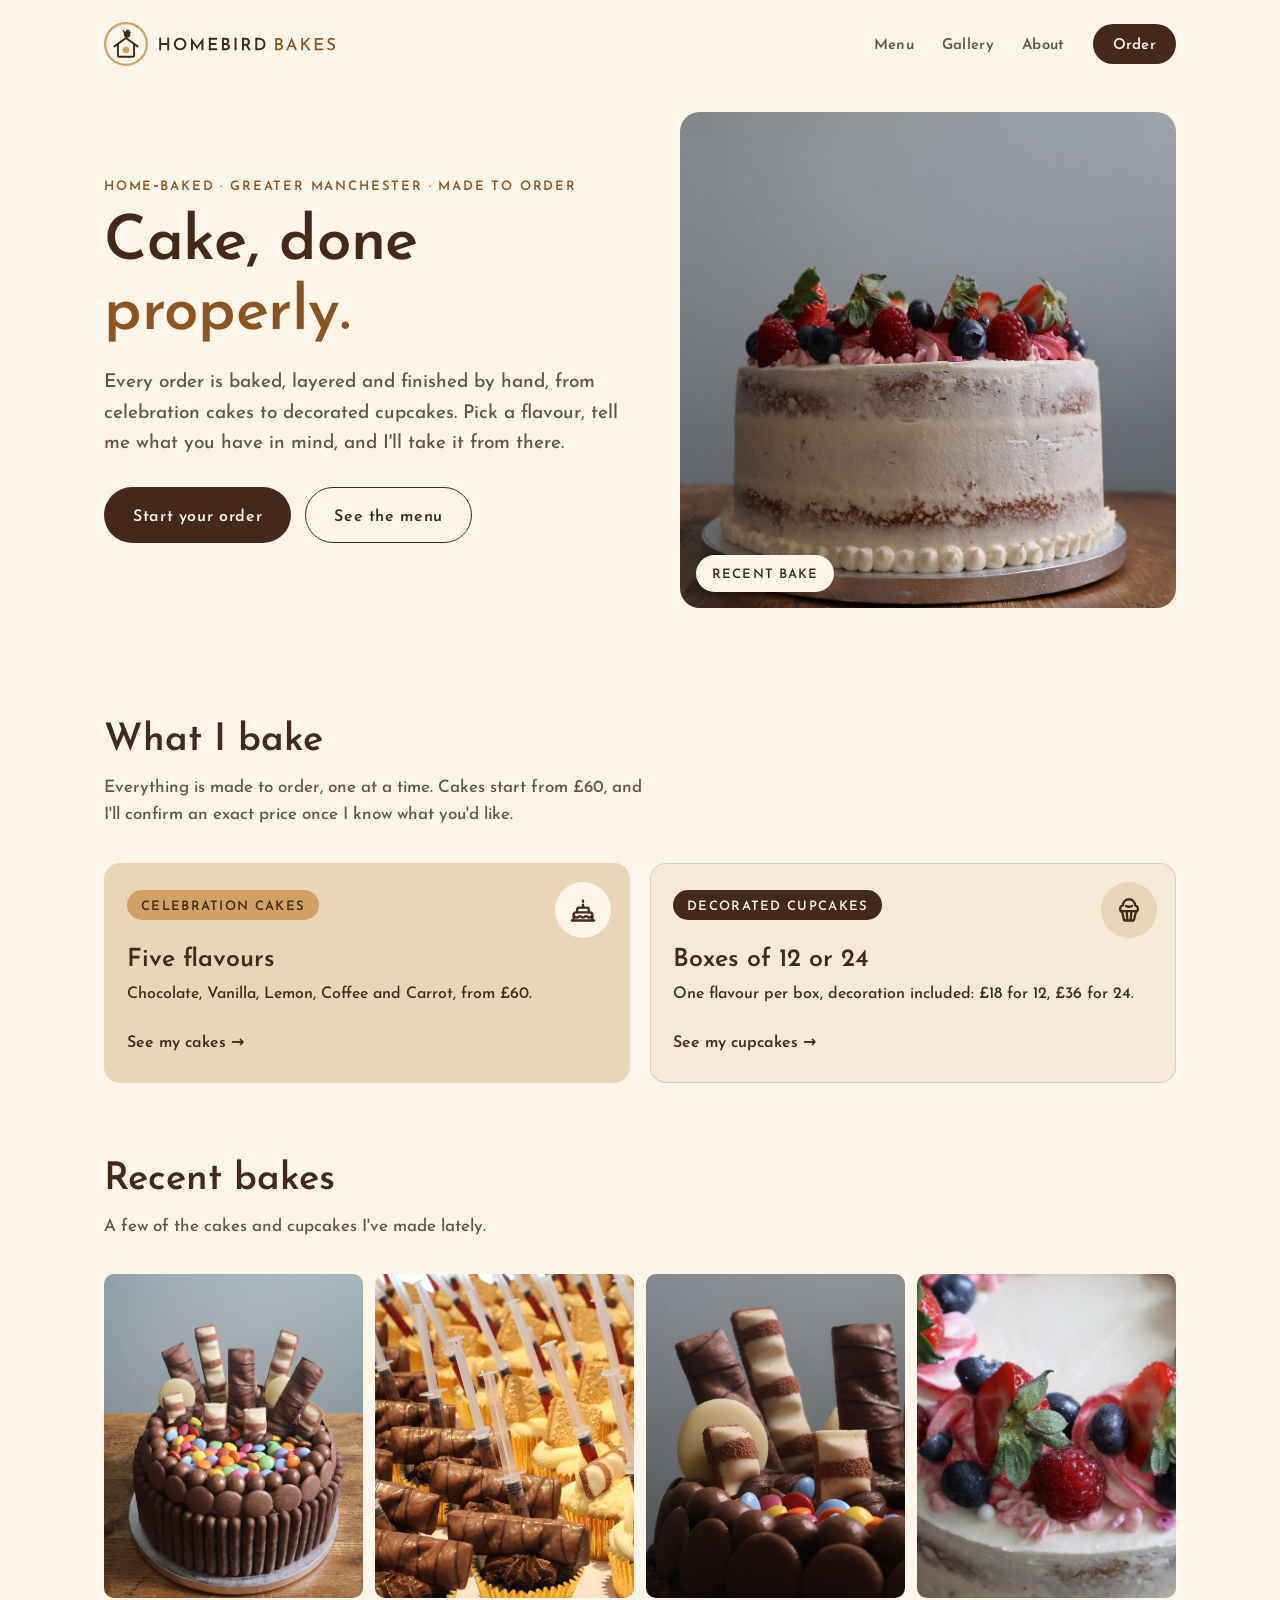
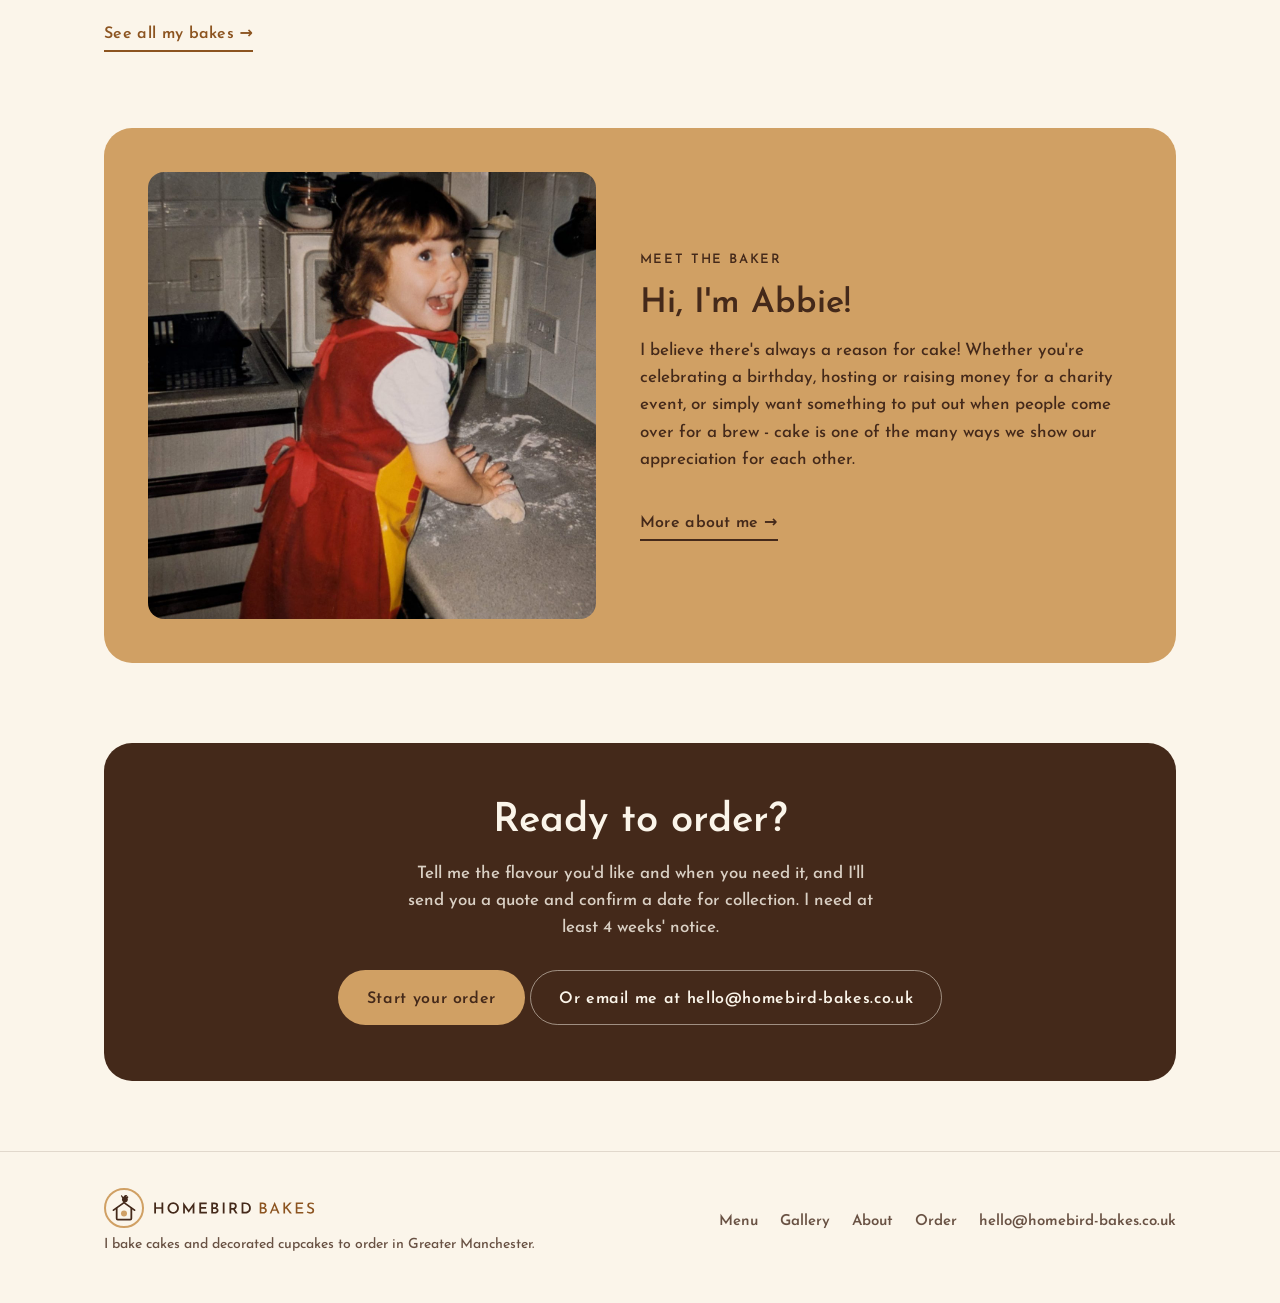
==== commit 8dcebcd1: "Switch the contact email to hello@homebird-bakes.co.uk Replace hello@abbiebakes.com on every page (1" ====
--- a/index.html
+++ b/index.html
@@ -3,25 +3,143 @@
 <head>
 <meta charset="UTF-8">
 <meta name="viewport" content="width=device-width, initial-scale=1.0">
-<title>Baked by Abbie is now Homebird Bakes</title>
-<link rel="canonical" href="https://homebird-bakes.co.uk/">
-<script>
-  (function () {
-    location.replace('https://homebird-bakes.co.uk/' + location.search + location.hash);
-  })();
-</script>
-<meta http-equiv="refresh" content="0; url=https://homebird-bakes.co.uk/">
-<style>
-  body { margin: 0; min-height: 100vh; display: flex; align-items: center; justify-content: center;
-         background: #FBF5EA; color: #44291A; font-family: "Josefin Sans", "Century Gothic", system-ui, sans-serif; text-align: center; padding: 24px; box-sizing: border-box; }
-  p { margin: 0 0 12px; font-size: 18px; line-height: 1.5; }
-  a { color: #8C5420; font-weight: 600; }
-</style>
+<title>Homebird Bakes &mdash; cakes &amp; cupcakes, made to order</title>
+<meta name="description" content="Home-baked celebration cakes and decorated cupcakes, made to order in Greater Manchester.">
+<link rel="icon" href="favicon.svg" type="image/svg+xml">
+<link rel="icon" href="favicon.ico" sizes="any">
+<link rel="apple-touch-icon" href="apple-touch-icon.png">
+<link rel="preconnect" href="https://fonts.googleapis.com">
+<link rel="preconnect" href="https://fonts.gstatic.com" crossorigin>
+<link href="https://fonts.googleapis.com/css2?family=Josefin+Sans:wght@500;600&display=swap" rel="stylesheet">
+<link rel="stylesheet" href="css/style.css">
 </head>
 <body>
-  <main>
-    <p>Baked by Abbie is now <strong>Homebird Bakes</strong>.</p>
-    <p><a href="https://homebird-bakes.co.uk/">Continue to homebird-bakes.co.uk</a></p>
-  </main>
+
+<header class="site">
+  <div class="wrap nav-row">
+    <a class="logo" href="index.html" aria-label="Homebird Bakes, home">
+      <img src="images/logo/homebird-bakes_horizontal_light.svg" alt="Homebird Bakes" width="232" height="44">
+    </a>
+    <nav class="links" aria-label="Main">
+      <a href="menu.html">Menu</a>
+      <a href="gallery.html">Gallery</a>
+      <a href="about.html">About</a>
+      <a href="order.html" class="nav-cta">Order</a>
+    </nav>
+  </div>
+</header>
+
+<main id="top">
+
+  <section class="hero">
+    <div class="wrap hero-grid">
+      <div>
+        <p class="eyebrow">Home&#8209;baked &middot; Greater Manchester &middot; Made to order</p>
+        <h1>Cake, done <em>properly.</em></h1>
+        <p class="lede">Every order is baked, layered and finished by hand, from celebration cakes to decorated cupcakes. Pick a flavour, tell me what you have in mind, and I'll take it from there.</p>
+        <div class="cta-row">
+          <a class="btn btn-primary" href="order.html">Start your order</a>
+          <a class="btn btn-ghost" href="menu.html">See the menu</a>
+        </div>
+      </div>
+      <div class="hero-photo">
+        <img src="images/berry-cake-side.jpg" width="1600" height="1067" alt="Semi-naked sponge cake with vanilla buttercream, topped with strawberries, raspberries and blueberries, on a wooden table">
+        <span class="tag">Recent bake</span>
+      </div>
+    </div>
+  </section>
+
+  <svg class="scallop" viewBox="0 0 1200 26" preserveAspectRatio="none" aria-hidden="true"><path d="M0,0 C25,26 75,26 100,0 C125,26 175,26 200,0 C225,26 275,26 300,0 C325,26 375,26 400,0 C425,26 475,26 500,0 C525,26 575,26 600,0 C625,26 675,26 700,0 C725,26 775,26 800,0 C825,26 875,26 900,0 C925,26 975,26 1000,0 C1025,26 1075,26 1100,0 C1125,26 1175,26 1200,0 L1200,26 L0,26 Z" fill="#F3D8DC"/></svg>
+
+  <section class="highlights">
+    <div class="wrap">
+      <div class="menu-head">
+        <h2>What I bake</h2>
+        <p>Everything is made to order, one at a time. Cakes start from &pound;60, and I'll confirm an exact price once I know what you'd like.</p>
+      </div>
+      <div class="highlight-grid">
+        <a class="highlight hl-cakes" href="menu.html#cakes">
+          <span class="hl-tag">Celebration cakes</span>
+          <span class="hl-icon"><svg class="icon" viewBox="0 0 24 24" fill="none" stroke="currentColor" stroke-width="2" stroke-linecap="round" stroke-linejoin="round" aria-hidden="true"><path d="M2.5 21h19"/><path d="M4 21v-5a2 2 0 0 1 2-2h12a2 2 0 0 1 2 2v5"/><path d="M7 14v-2.5a1.5 1.5 0 0 1 1.5-1.5h7a1.5 1.5 0 0 1 1.5 1.5V14"/><path d="M4 17.2c1.33 0 1.33 1.3 2.67 1.3s1.33-1.3 2.66-1.3 1.34 1.3 2.67 1.3 1.33-1.3 2.67-1.3 1.33 1.3 2.66 1.3 1.34-1.3 2.67-1.3"/><path d="M12 10V7.5"/><path d="M12 2.6c1 1.1 1.4 2 .9 2.7a1.1 1.1 0 0 1-1.8 0c-.5-.7-.1-1.6.9-2.7z" fill="currentColor" stroke="none"/></svg></span>
+          <div>
+            <h3>Five flavours</h3>
+            <p>Chocolate, Vanilla, Lemon, Coffee and Carrot, from &pound;60.</p>
+            <p class="hl-link">See my cakes &rarr;</p>
+          </div>
+        </a>
+        <a class="highlight hl-cupcakes" href="menu.html#cupcakes">
+          <span class="hl-tag">Decorated cupcakes</span>
+          <span class="hl-icon"><svg class="icon" viewBox="0 0 24 24" fill="none" stroke="currentColor" stroke-width="2" stroke-linecap="round" stroke-linejoin="round" aria-hidden="true"><path d="M6 13l1.6 7.2a1 1 0 0 0 1 .8h6.8a1 1 0 0 0 1-.8L18 13"/><path d="M10 13.5l.6 7.3M14 13.5l-.6 7.3"/><path d="M5 13h14"/><path d="M5.2 13A3 3 0 0 1 6.8 8a5.2 5.2 0 0 1 10.4 0 3 3 0 0 1 1.6 5"/><path d="M9.5 8.6c1.6.8 3.4.8 5 0"/></svg></span>
+          <div>
+            <h3>Boxes of 12 or 24</h3>
+            <p>One flavour per box, decoration included: &pound;18 for 12, &pound;36 for 24.</p>
+            <p class="hl-link">See my cupcakes &rarr;</p>
+          </div>
+        </a>
+      </div>
+    </div>
+  </section>
+
+  <svg class="scallop" viewBox="0 0 1200 26" preserveAspectRatio="none" aria-hidden="true"><path d="M0,0 C25,26 75,26 100,0 C125,26 175,26 200,0 C225,26 275,26 300,0 C325,26 375,26 400,0 C425,26 475,26 500,0 C525,26 575,26 600,0 C625,26 675,26 700,0 C725,26 775,26 800,0 C825,26 875,26 900,0 C925,26 975,26 1000,0 C1025,26 1075,26 1100,0 C1125,26 1175,26 1200,0 L1200,26 L0,26 Z" fill="#DCE7D6"/></svg>
+
+  <section class="teaser">
+    <div class="wrap">
+      <div class="menu-head">
+        <h2>Recent bakes</h2>
+        <p>A few of the cakes and cupcakes I've made lately.</p>
+      </div>
+      <div class="teaser-grid">
+        <a href="gallery.html"><img src="images/kinder-smarties-cake.jpg" width="1067" height="1600" alt="Chocolate cake ringed with chocolate fingers and buttons, filled with Smarties and topped with Kinder bars" loading="lazy" decoding="async"></a>
+        <a href="gallery.html"><img src="images/syringe-cupcakes-tray.jpg" width="1600" height="1067" alt="Rows of gold-cased cupcakes topped with chocolate bars and toy syringes of red sauce" loading="lazy" decoding="async"></a>
+        <a href="gallery.html"><img src="images/kinder-smarties-detail.jpg" width="1400" height="1260" alt="Close-up of Kinder bars and white chocolate buttons standing in a ring of chocolate buttons filled with Smarties" loading="lazy" decoding="async"></a>
+        <a href="gallery.html"><img src="images/berry-cake-detail.jpg" width="1600" height="1067" alt="Close-up of fresh strawberries, raspberries and blueberries on pink buttercream swirls" loading="lazy" decoding="async"></a>
+      </div>
+      <a class="section-link" href="gallery.html">See all my bakes &rarr;</a>
+    </div>
+  </section>
+
+  <section class="about-teaser">
+    <div class="wrap">
+      <div class="about-teaser-grid">
+        <img class="baker-photo" src="images/childhood-kneading.jpg" width="1200" height="1200" alt="Abbie as a little girl in a red apron, grinning over her shoulder while kneading dough on a floury worktop" loading="lazy" decoding="async">
+        <div>
+          <p class="eyebrow">Meet the baker</p>
+          <h2>Hi, I'm Abbie!</h2>
+          <p>I believe there's always a reason for cake! Whether you're celebrating a birthday, hosting or raising money for a charity event, or simply want something to put out when people come over for a brew - cake is one of the many ways we show our appreciation for each other.</p>
+          <a class="section-link" href="about.html">More about me &rarr;</a>
+        </div>
+      </div>
+    </div>
+  </section>
+
+  <section class="cta-block" id="order">
+    <div class="wrap">
+      <div class="cta-panel">
+        <h2>Ready to order?</h2>
+        <p>Tell me the flavour you'd like and when you need it, and I'll send you a quote and confirm a date for collection. I need at least 4 weeks' notice.</p>
+        <a class="btn btn-primary" href="order.html">Start your order</a>
+        <a class="btn btn-ghost" href="mailto:hello@homebird-bakes.co.uk"><span>Or email me<span class="email-at"> at <span class="email-addr">hello@homebird-bakes.co.uk</span></span></span></a>
+      </div>
+    </div>
+  </section>
+
+</main>
+
+<footer class="site">
+  <div class="wrap footer-row">
+    <div class="footer-brand">
+      <img class="footer-logo" src="images/logo/homebird-bakes_horizontal_light.svg" alt="Homebird Bakes" width="211" height="40">
+      <p>I bake cakes and decorated cupcakes to order in Greater Manchester.</p>
+    </div>
+    <nav class="footer-links" aria-label="Footer">
+      <a href="menu.html">Menu</a>
+      <a href="gallery.html">Gallery</a>
+      <a href="about.html">About</a>
+      <a href="order.html">Order</a>
+      <a href="mailto:hello@homebird-bakes.co.uk"><span class="email-addr">hello@homebird-bakes.co.uk</span></a>
+    </nav>
+  </div>
+</footer>
+
 </body>
 </html>
--- a/css/style.css
+++ b/css/style.css
@@ -0,0 +1,824 @@
+/* =========================================================
+   Homebird Bakes — site stylesheet
+   Built on the Homebird Bakes design system (formerly Baked by Abbie):
+   five brand colours, Josefin Sans (500 / 600), circles as the
+   signature shape, rounded rectangles from the radius scale,
+   no gradients, no decorative shadows.
+========================================================= */
+
+:root{
+    /* Brand palette (design system) */
+    --cream:#FBF5EA;      /* light ground, text on chocolate */
+    --caramel:#D0A064;    /* fills and blocks; text on chocolate only */
+    --chocolate:#44291A;  /* text, dark ground */
+    --toffee:#8C5420;     /* accent text on cream or cream-deep */
+    --cocoa:#5E3515;      /* deep accent */
+
+    /* Tints derived from the palette (mixed into cream) */
+    --cream-deep:#F5E9D7;     /* caramel 14% on cream: panels, cards */
+    --caramel-soft:#EBD5B7;   /* caramel 38% on cream: soft colour blocks */
+
+    /* Lemon tints: the one deliberate step outside the five brand colours,
+       used for lemon-flavoured items. Chocolate text reaches 8.8:1 / 9.3:1. */
+    --lemon:#E8D08F;          /* lemon cards */
+    --lemon-soft:#EBD79B;     /* paler lemon, for quieter accents */
+
+    /* Roles */
+    --ink:var(--chocolate);
+    --ink-soft:#695244;       /* chocolate 80% on cream: 6.7:1 on cream */
+    --accent:var(--toffee);
+    --line:rgba(68,41,26,0.14);
+
+    /* Radius scale */
+    --radius-sm:10px;
+    --radius-md:16px;
+    --radius:20px;
+    --radius-lg:28px;
+    --radius-pill:100px;
+
+    --font:'Josefin Sans', system-ui, sans-serif;
+    /* Josefin Sans sits its capitals about 0.16em above the middle of the line box,
+       so labels in pills and buttons look high. Every pill/button adds this to its
+       top padding and takes it off the bottom, keeping the same overall height. */
+    --optical:.16em;
+  }
+
+  *{box-sizing:border-box;}
+  html{scroll-behavior:smooth;}
+  body{
+    margin:0;
+    background:var(--cream);
+    color:var(--ink);
+    font-family:var(--font);
+    font-weight:500;
+    font-size:17px;          /* Josefin is light and wide-set: body 17px minimum */
+    line-height:1.6;
+    -webkit-font-smoothing:antialiased;
+  }
+  img{max-width:100%;height:auto;display:block;}
+
+  h1,h2,h3{
+    font-family:var(--font);
+    font-weight:600;
+    line-height:1.12;
+    margin:0;
+    color:var(--ink);
+  }
+  em{ font-style:normal; }   /* only upright weights are loaded; emphasis is colour */
+  h1 em, h2 em{ color:var(--accent); font-weight:600; }
+
+  .eyebrow{
+    font-family:var(--font);
+    font-size:13px;
+    font-weight:600;
+    letter-spacing:.14em;
+    text-transform:uppercase;
+    color:var(--accent);
+    margin:0 0 12px;
+  }
+
+  .wrap{
+    max-width:1120px;
+    margin:0 auto;
+    padding:0 24px;
+  }
+
+  a{color:inherit;}
+  :focus-visible{ outline:2px solid var(--accent); outline-offset:3px; }
+
+  /* ---------- NAV ---------- */
+  header.site{
+    padding:22px 0 18px;
+    position:relative;
+    z-index:20;
+  }
+  .nav-row{
+    display:flex;
+    align-items:center;
+    justify-content:space-between;
+    gap:16px;
+    flex-wrap:wrap;
+  }
+  .logo{
+    display:flex;
+    align-items:center;
+    gap:10px;
+    text-decoration:none;
+  }
+  /* Horizontal lockup: the house mark stays >= 32px (system minimum).
+     Header at 44px so the spaced capitals read clearly; footer at 40px. */
+  .logo img,
+  .footer-logo{
+    height:40px;
+    width:auto;
+    display:block;
+  }
+  .logo img{ height:44px; }
+  .footer-logo{ align-self:flex-start; }
+
+  nav.links{
+    display:flex;
+    /* line the plain links up with the text inside the Order pill */
+    align-items:baseline;
+    gap:28px;
+    font-size:15px;
+    font-weight:600;
+    letter-spacing:.02em;
+  }
+  nav.links a{
+    text-decoration:none;
+    color:var(--ink-soft);
+    padding-bottom:3px;
+    border-bottom:2px solid transparent;
+    transition:border-color .15s ease, color .15s ease;
+  }
+  nav.links a:hover{ color:var(--ink); border-color:var(--accent); }
+  nav.links a[aria-current="page"]{ color:var(--ink); border-color:var(--accent); }
+  nav.links a.nav-cta{
+    background:var(--chocolate);
+    color:var(--cream);
+    padding:calc(8px + var(--optical)) 20px calc(8px - var(--optical));
+    border-bottom:none;
+    border-radius:var(--radius-pill);
+  }
+  nav.links a.nav-cta:hover{ background:var(--toffee); color:var(--cream); }
+  nav.links a.nav-cta[aria-current="page"]{ background:var(--toffee); color:var(--cream); }
+
+  /* ---------- SCALLOP DIVIDER (retired) ----------
+     The brand's only signature shape is the circle, so the old
+     piped-edge divider is hidden. Remove the <svg class="scallop">
+     elements from the HTML when convenient. */
+  .scallop{ display:none; }
+
+  /* ---------- HERO ---------- */
+  .hero{
+    padding:28px 0 64px;
+  }
+  .hero-grid{
+    display:grid;
+    grid-template-columns:1.05fr 1fr;
+    gap:56px;
+    align-items:center;
+  }
+  .hero h1{
+    font-size:clamp(38px, 5.6vw, 62px);
+    letter-spacing:-0.005em;
+  }
+  .hero p.lede{
+    font-size:19px;
+    color:var(--ink-soft);
+    max-width:44ch;
+    margin:20px 0 28px;
+  }
+  .cta-row{
+    display:flex;
+    gap:14px;
+    flex-wrap:wrap;
+  }
+  .btn{
+    display:inline-flex;
+    align-items:center;
+    justify-content:center;
+    text-align:center;
+    font-family:var(--font);
+    font-weight:600;
+    font-size:16px;
+    letter-spacing:.04em;
+    text-decoration:none;
+    padding:calc(14px + var(--optical)) 28px calc(14px - var(--optical));
+    /* transparent border so solid and outlined buttons are the same height side by side */
+    border:1.5px solid transparent;
+    border-radius:var(--radius-pill);
+    transition:transform .15s ease, background .15s ease, color .15s ease;
+  }
+  .btn-primary{
+    background:var(--chocolate);
+    color:var(--cream);
+  }
+  .btn-primary:hover{ transform:translateY(-2px); background:var(--toffee); }
+  .btn-ghost{
+    background:transparent;
+    color:var(--ink);
+    border:1.5px solid var(--ink);
+  }
+  .btn-ghost:hover{ transform:translateY(-2px); background:var(--cream-deep); }
+
+  .hero-photo{
+    position:relative;
+    border-radius:var(--radius);
+    overflow:hidden;
+    background:var(--caramel-soft);
+    aspect-ratio:1/1;
+  }
+  .hero-photo img{
+    width:100%;height:100%;object-fit:cover;object-position:48% center;
+  }
+  .hero-photo .tag{
+    position:absolute;
+    left:16px;
+    bottom:16px;
+    background:var(--cream);
+    padding:calc(8px + var(--optical)) 16px calc(8px - var(--optical));
+    border-radius:var(--radius-pill);
+    font-size:13px;
+    font-weight:600;
+    letter-spacing:.08em;
+    text-transform:uppercase;
+    color:var(--ink);
+  }
+
+  /* ---------- MENU ---------- */
+  section.menu{ padding:48px 0 60px; }
+  .menu-head{ margin-bottom:34px; }
+  .menu-head h2{ font-size:clamp(28px,3.8vw,38px); }
+  .menu-head p{ color:var(--ink-soft); margin-top:12px; max-width:50ch; }
+  .menu-head p.eyebrow{ color:var(--accent); margin:0 0 12px; max-width:none; }
+  .menu-head p a{ color:var(--accent); font-weight:600; }
+  .price-card{ max-width:520px; margin-bottom:8px; }
+  .small-print{ font-size:14px; color:var(--ink-soft); margin:22px 0 0; max-width:62ch; }
+  section.allergens{ padding:0 0 40px; }
+  .note-panel{
+    background:var(--cream-deep);
+    border:1px solid var(--line);
+    border-radius:var(--radius-md);
+    padding:26px 28px;
+  }
+  .note-panel h3{ font-size:21px; margin-bottom:8px; }
+  .note-panel p{ margin:0; color:var(--ink-soft); font-size:15.5px; max-width:70ch; }
+
+  .menu-grid{
+    display:grid;
+    grid-template-columns:1fr 1fr;
+    gap:22px;
+  }
+  .menu-card{
+    background:var(--cream-deep);
+    border-radius:var(--radius);
+    padding:30px 28px;
+    border:1px solid var(--line);
+  }
+  .menu-card .card-eyebrow{
+    display:inline-block;
+    font-size:13px;
+    font-weight:600;
+    letter-spacing:.1em;
+    text-transform:uppercase;
+    padding:calc(5px + var(--optical)) 14px calc(5px - var(--optical));
+    border-radius:var(--radius-pill);
+    margin-bottom:16px;
+  }
+  .menu-card.cakes .card-eyebrow{ background:var(--caramel); color:var(--chocolate); }
+  .menu-card.cupcakes .card-eyebrow{ background:var(--chocolate); color:var(--cream); }
+  .menu-card h3{ font-size:24px; margin-bottom:4px;}
+  .menu-card .sub{ color:var(--ink-soft); font-size:15px; margin-bottom:22px;}
+
+  .price-line{
+    display:flex;
+    justify-content:space-between;
+    align-items:baseline;
+    gap:12px;
+    padding:14px 0;
+    border-top:1px solid var(--line);
+  }
+  .price-line:first-of-type{ border-top:none; }
+  .price-line .name{ font-weight:600; font-size:17px; }
+  .price-line .name span{
+    display:block; font-weight:500; color:var(--ink-soft); font-size:14px; margin-top:2px;
+  }
+  .price-line .amount{
+    font-family:var(--font); font-weight:600; font-size:20px; white-space:nowrap;
+  }
+
+  .note{
+    margin-top:22px;
+    padding-top:18px;
+    border-top:1px dashed var(--line);
+    font-size:14px;
+    color:var(--ink-soft);
+  }
+
+  /* ---------- FLAVOURS ---------- */
+  section.flavours{ padding:44px 0 60px; }
+  .flavour-grid{
+    display:grid;
+    grid-template-columns:repeat(3,1fr);
+    gap:20px;
+    margin-top:30px;
+  }
+  .flavour-card{
+    border-radius:var(--radius-md);
+    padding:26px 22px;
+    min-height:200px;
+    display:flex;
+    flex-direction:column;
+    justify-content:space-between;
+    border:1px solid transparent;
+  }
+  .flavour-card.f1{ background:var(--chocolate); }
+  .flavour-card.f2{ background:var(--cream-deep); border:1px solid var(--line); }
+  .flavour-card.f3{ background:var(--lemon); }
+  .flavour-card.f4{ background:var(--caramel); }
+  .flavour-card.f5{ background:var(--caramel-soft); }
+  .flavour-card.f1 .flavour-name,
+  .flavour-card.f1 .flavour-desc{ color:var(--cream); }
+  .flavour-card.f4 .flavour-name,
+  .flavour-card.f4 .flavour-desc{ color:var(--chocolate); }
+  .flavour-name{
+    font-size:25px;
+    line-height:1.15;
+    margin:0;
+  }
+  .flavour-desc{
+    font-family:var(--font);
+    font-weight:500;
+    font-size:16px;
+    line-height:1.45;
+    color:var(--chocolate);
+    margin:26px 0 0;
+  }
+
+  /* ---------- INNER PAGE HEADERS ---------- */
+  .page-hero{ padding:28px 0 36px; }
+  .page-hero h1{ font-size:clamp(34px,5vw,52px); }
+  .page-hero p.lede{ font-size:18px; color:var(--ink-soft); max-width:52ch; margin:16px 0 0; }
+
+  /* ---------- GALLERY (full page: masonry, any number of photos) ---------- */
+  .masonry{
+    column-count:3;
+    column-gap:14px;
+    padding:8px 0 64px;
+  }
+  .masonry figure{
+    margin:0 0 14px;
+    break-inside:avoid;
+  }
+  .masonry img{
+    width:100%;
+    height:auto;
+    display:block;
+    border-radius:var(--radius-sm);
+    background:var(--cream-deep);
+  }
+
+  /* ---------- HOME: highlights, gallery teaser, about teaser ---------- */
+  section.highlights{ padding:48px 0 56px; }
+  .highlight-grid{
+    display:grid;
+    grid-template-columns:repeat(2,1fr);
+    gap:20px;
+    margin-top:30px;
+  }
+  /* "What I bake" cards share the Menu page card language:
+     same radius and padding as .flavour-card, tinted grounds,
+     a pill label like .card-eyebrow, and the same name/description scale. */
+  a.highlight{
+    display:flex;
+    flex-direction:column;
+    justify-content:flex-start;
+    min-height:220px;
+    padding:26px 22px;
+    border-radius:var(--radius-md);
+    text-decoration:none;
+    transition:transform .15s ease;
+  }
+  a.highlight:hover{ transform:translateY(-3px); }
+  a.highlight{ position:relative; }
+  /* Icon from the Homebird icon set, in the brand circle */
+  .highlight .hl-icon{
+    position:absolute; top:18px; right:18px;
+    width:56px; height:56px; border-radius:50%;
+    display:flex; align-items:center; justify-content:center;
+    color:var(--chocolate);
+  }
+  .highlight .hl-icon .icon{ width:28px; height:28px; }
+  a.highlight.hl-cakes .hl-icon{ background:var(--cream); }
+  a.highlight.hl-cupcakes .hl-icon{ background:var(--caramel-soft); }
+  a.highlight.hl-cakes{ background:var(--caramel-soft); border:1px solid transparent; }
+  a.highlight.hl-cupcakes{ background:var(--cream-deep); border:1px solid var(--line); }
+  .highlight .hl-tag{
+    align-self:flex-start;
+    font-size:13px;
+    font-weight:600;
+    letter-spacing:.1em;
+    text-transform:uppercase;
+    padding:calc(5px + var(--optical)) 14px calc(5px - var(--optical));
+    border-radius:var(--radius-pill);
+  }
+  a.highlight.hl-cakes .hl-tag{ background:var(--caramel); color:var(--chocolate); }
+  a.highlight.hl-cupcakes .hl-tag{ background:var(--chocolate); color:var(--cream); }
+  .highlight > div{ flex:1; display:flex; flex-direction:column; }
+  .highlight h3{ font-size:25px; line-height:1.15; margin:26px 0 8px; }
+  .highlight p{ margin:0; font-size:16px; line-height:1.45; color:var(--chocolate); }
+  .highlight .hl-link{ margin-top:auto; padding-top:18px; font-weight:600; font-size:16px; }
+
+  section.teaser{ padding:20px 0 56px; }
+  .teaser-grid{
+    display:grid;
+    grid-template-columns:repeat(4,1fr);
+    gap:12px;
+    margin-top:30px;
+  }
+  .teaser-grid a{
+    display:block;
+    aspect-ratio:4/5;
+    border-radius:var(--radius-sm);
+    overflow:hidden;
+    background:var(--cream-deep);
+  }
+  .teaser-grid img{
+    width:100%; height:100%; object-fit:cover;
+    transition:transform .3s ease;
+  }
+  .teaser-grid a:hover img{ transform:scale(1.04); }
+  .section-link{
+    display:inline-block;
+    margin-top:24px;
+    font-weight:600;
+    font-size:16px;
+    letter-spacing:.02em;
+    color:var(--accent);
+    text-decoration:none;
+    border-bottom:2px solid currentColor;
+    padding-bottom:2px;
+  }
+  .section-link:hover{ color:var(--ink); }
+
+  section.about-teaser{ padding:20px 0 64px; }
+  .about-teaser-grid{
+    display:grid;
+    grid-template-columns:1fr 1.1fr;
+    gap:44px;
+    align-items:center;
+    background:var(--caramel);
+    border-radius:var(--radius-lg);
+    padding:44px;
+  }
+  .about-teaser-grid img{
+    width:100%;
+    aspect-ratio:1/1;
+    object-fit:cover;
+    border-radius:var(--radius-md);
+  }
+  .about-teaser-grid h2{ font-size:clamp(26px,3.4vw,34px); margin-bottom:14px; }
+  .about-teaser-grid p{ color:var(--chocolate); max-width:46ch; margin:0 0 14px; }
+  /* toffee text does not reach 4.5:1 on caramel, so go chocolate here */
+  .about-teaser-grid .eyebrow,
+  .about-teaser-grid .section-link{ color:var(--chocolate); }
+  .about-teaser-grid .section-link:hover{ color:var(--cocoa); }
+  /* keep the face in frame when the photo is cropped square or 16:11 */
+  .about-teaser-grid img.baker-photo{ object-position:58% 22%; }
+
+  /* ---------- ABOUT PAGE ---------- */
+  /* Source order is copy, photos, buttons (the order on phones).
+     On wide screens the photos take the right column and the buttons sit under the copy. */
+  .about-grid{
+    display:grid;
+    grid-template-columns:1.15fr 1fr;
+    grid-template-areas:"copy photos" "cta photos";
+    grid-template-rows:auto 1fr;
+    column-gap:56px;
+    row-gap:0;
+    align-items:start;
+    /* top/bottom only: this element is also a .wrap, so keep its side gutters */
+    padding-top:12px;
+    padding-bottom:64px;
+  }
+  .about-copy p{
+    font-size:18px;
+    color:var(--ink-soft);
+    max-width:56ch;
+    margin:0 0 20px;
+  }
+  .about-copy p.pull{
+    font-family:var(--font);
+    font-weight:600;
+    font-size:clamp(24px,3vw,32px);
+    line-height:1.25;
+    color:var(--ink);
+    margin-bottom:22px;
+  }
+  .about-copy{ grid-area:copy; }
+  .about-photos{ grid-area:photos; display:grid; gap:14px; }
+  .about-cta{ grid-area:cta; margin-top:8px; }
+  .about-photos img{ width:100%; height:auto; border-radius:var(--radius-md); }
+
+  /* Childhood snapshot set into the About copy, beside the paragraph it illustrates.
+     Same pill caption as the home hero's "Recent bake" tag. */
+  .about-snapshot{ float:right; width:min(42%, 236px); margin:6px 0 18px 28px; position:relative; }
+  .about-snapshot img{ width:100%; height:auto; display:block; border-radius:var(--radius-md); }
+  .about-snapshot figcaption{
+    position:absolute; left:10px; bottom:10px; width:max-content; max-width:calc(100% - 20px);
+    background:var(--cream); color:var(--chocolate); padding:calc(6px + var(--optical)) 12px calc(6px - var(--optical)); border-radius:var(--radius-pill);
+    font-size:13px; font-weight:600; line-height:1.3;
+  }
+  .about-copy::after{ content:""; display:block; clear:both; }
+
+  /* ---------- CTA / FOOTER ---------- */
+  section.cta-block{ padding:16px 0 70px; }
+  .cta-panel{
+    background:var(--chocolate);
+    color:var(--cream);
+    border-radius:var(--radius-lg);
+    padding:56px 44px;
+    text-align:center;
+  }
+  .cta-panel h2{
+    color:var(--cream);
+    font-size:clamp(28px,4.2vw,40px);
+    max-width:18ch;
+    margin:0 auto 16px;
+  }
+  .cta-panel p{
+    color:rgba(251,245,234,.82);
+    max-width:44ch;
+    margin:0 auto 28px;
+    font-size:17px;
+  }
+  .cta-panel .btn-primary{
+    background:var(--caramel);
+    color:var(--chocolate);
+  }
+  .cta-panel .btn-primary:hover{ background:var(--cream); }
+  .cta-panel .btn-ghost{
+    border-color:rgba(251,245,234,.5);
+    color:var(--cream);
+  }
+  .cta-panel .btn-ghost:hover{ background:rgba(251,245,234,.1); }
+
+  /* Keep the email address on one line rather than breaking at its hyphen */
+  .email-addr{ white-space:nowrap; }
+  /* Very narrow phones: the address can't fit in the button, so it just says
+     "Or email me" (the address is still in the footer) */
+  @media (max-width:359px){
+    .email-at{ display:none; }
+  }
+  @media (min-width:360px) and (max-width:374px){
+    .cta-panel .btn-ghost{ padding-left:18px; padding-right:18px; }
+  }
+
+  footer.site{
+    padding:36px 0 46px;
+    border-top:1px solid var(--line);
+  }
+  .footer-row{
+    display:flex;
+    justify-content:space-between;
+    align-items:center;
+    flex-wrap:wrap;
+    gap:14px;
+  }
+  footer.site p{
+    color:var(--ink-soft);
+    font-size:14px;
+    margin:0;
+  }
+  .footer-links{
+    display:flex;
+    flex-wrap:wrap;
+    gap:8px 22px;
+    font-size:15px;
+    font-weight:600;
+  }
+  .footer-links a{ color:var(--ink-soft); text-decoration:none; }
+  .footer-links a:hover{ color:var(--ink); text-decoration:underline; }
+  .footer-brand{ display:flex; flex-direction:column; gap:6px; }
+
+  /* ---------- RESPONSIVE ---------- */
+  @media (max-width:880px){
+    .logo img{ height:36px; }
+    .hero-grid{grid-template-columns:1fr; gap:34px;}
+    .hero-photo{order:-1; aspect-ratio:16/11;}
+    .menu-grid{grid-template-columns:1fr;}
+    .flavour-grid{grid-template-columns:1fr; }
+    .masonry{column-count:2;}
+    .highlight-grid{grid-template-columns:1fr;}
+    a.highlight{min-height:0;}
+    .teaser-grid{grid-template-columns:repeat(2,1fr);}
+    .about-teaser-grid{grid-template-columns:1fr; padding:28px; border-radius:var(--radius);}
+    .about-teaser-grid img{order:-1; aspect-ratio:16/11;}
+    .about-grid{grid-template-columns:1fr; grid-template-areas:"copy" "photos" "cta"; grid-template-rows:auto; row-gap:28px;}
+    /* after the copy, the two cakes sit side by side as square tiles */
+    .about-photos{grid-template-columns:1fr 1fr; gap:10px;}
+    .about-photos img{aspect-ratio:1/1; height:auto; object-fit:cover;}
+    .about-cta{margin-top:0;}
+    nav.links{gap:16px; font-size:14px; align-items:baseline;}
+    .cta-panel{padding:40px 22px;}
+  }
+
+  @media (prefers-reduced-motion:reduce){
+    html{scroll-behavior:auto;}
+    *{transition:none !important;}
+  }
+
+  /* =========================================================
+     ORDER FORM — guided steps
+  ========================================================= */
+
+  .order-hero{ padding:28px 0 8px; }
+  .order-hero h1{ font-size:clamp(32px,4.6vw,46px); }
+  .order-hero p.lede{ font-size:18px; color:var(--ink-soft); max-width:52ch; margin:16px 0 0; }
+
+  .wizard{ padding:36px 0 90px; }
+  .wizard-panel{
+    background:var(--cream-deep);
+    border:1px solid var(--line);
+    border-radius:var(--radius);
+    padding:36px 30px 30px;
+    max-width:720px;
+    margin:0 auto;
+  }
+
+  .progress{
+    display:flex; align-items:center; justify-content:center; gap:10px;
+    margin-bottom:30px;
+  }
+  .progress .dotstep{
+    width:10px;height:10px;border-radius:50%;
+    background:var(--line);
+    transition:background .2s ease, transform .2s ease;
+  }
+  .progress .dotstep.active{ background:var(--toffee); transform:scale(1.25); }
+  .progress .dotstep.done{ background:var(--caramel); }
+
+  .step{ display:none; }
+  .step.visible{ display:block; animation:fadein .25s ease; }
+  @keyframes fadein{ from{opacity:0; transform:translateY(6px);} to{opacity:1; transform:translateY(0);} }
+
+  .step-eyebrow{
+    font-size:13px; font-weight:600; letter-spacing:.12em; text-transform:uppercase;
+    color:var(--accent); margin:0 0 6px;
+  }
+  .step h2{ font-size:25px; margin-bottom:6px; }
+  .step .step-sub{ color:var(--ink-soft); font-size:16px; margin:0 0 26px; }
+
+  fieldset{ border:none; margin:0; padding:0; }
+  legend{ padding:0; }
+
+  .field{ margin-bottom:22px; }
+  .field label.field-label{ display:block; font-weight:600; font-size:15px; margin-bottom:9px; }
+  .field .hint{ color:var(--ink-soft); font-size:13.5px; margin-top:7px; }
+
+  .field input[type="text"],
+  .field input[type="email"],
+  .field input[type="tel"],
+  .field input[type="date"],
+  .field input[type="number"],
+  .field textarea{
+    width:100%;
+    font-family:var(--font);
+    font-weight:500;
+    font-size:17px;
+    padding:12px 14px;
+    border-radius:var(--radius-sm);
+    border:1.5px solid var(--line);
+    background:var(--cream);
+    color:var(--ink);
+  }
+  .field input:focus,
+  .field textarea:focus{ outline:none; border-color:var(--toffee); }
+  .field textarea{ min-height:90px; resize:vertical; font-family:var(--font); }
+
+  .tile-group{ display:grid; grid-template-columns:repeat(2,1fr); gap:12px; }
+  .email-cta{ font-size:15px; color:var(--ink-soft); margin:18px 0 8px; }
+  .email-cta a{ color:var(--accent); font-weight:600; }
+  .tile{ position:relative; cursor:pointer; display:block; }
+  .tile input{ position:absolute; opacity:0; width:1px; height:1px; }
+  .tile .tile-card{
+    display:block;
+    width:100%;
+    border:1.5px solid var(--line);
+    border-radius:var(--radius-md);
+    padding:20px 14px;
+    text-align:center;
+    background:transparent;
+    transition:border-color .15s ease, background .15s ease, transform .15s ease;
+  }
+  .tile:hover .tile-card{ border-color:var(--caramel); }
+  /* circle marks: solid brand fills, no gradients */
+  .tile .tile-card .mark{ width:30px; height:30px; margin:0 auto 10px; border-radius:50%; }
+  .tile .m1{ background:var(--caramel); }
+  .tile .m2{ background:var(--chocolate); }
+  .tile .m3{ background:var(--toffee); }
+  .tile .tile-card .tile-label{ font-weight:600; font-size:16px; }
+  .tile input:checked + .tile-card{
+    border-color:var(--toffee); background:var(--cream); transform:translateY(-2px);
+  }
+  .tile input:focus-visible + .tile-card{ outline:2px solid var(--toffee); outline-offset:2px; }
+
+  .pill-group{ display:flex; flex-wrap:wrap; gap:10px; }
+  .pill{ position:relative; cursor:pointer; }
+  .pill input{ position:absolute; opacity:0; width:1px; height:1px; }
+  .pill .pill-face{
+    display:inline-block; padding:calc(10px + var(--optical)) 18px calc(10px - var(--optical)); border-radius:var(--radius-pill);
+    border:1.5px solid var(--line); background:var(--cream);
+    font-size:15px; font-weight:600;
+    transition:border-color .15s ease, background .15s ease, color .15s ease;
+  }
+  .pill:hover .pill-face{ border-color:var(--caramel); }
+  .pill input:checked + .pill-face{ border-color:var(--toffee); background:var(--toffee); color:var(--cream); }
+  .pill input:focus-visible + .pill-face{ outline:2px solid var(--toffee); outline-offset:2px; }
+
+  .conditional{ display:none; margin-top:14px; }
+  .conditional.visible{ display:block; }
+
+  .product-section{ display:none; }
+  .product-section.visible{ display:block; animation:fadein .2s ease; }
+
+  .step-nav{
+    display:flex; justify-content:space-between; align-items:center;
+    margin-top:8px; padding-top:20px; border-top:1px solid var(--line);
+  }
+  .step-nav .spacer{ flex:1; }
+
+  .btn-plain{
+    background:transparent; border:none;
+    font-family:var(--font); font-weight:600; font-size:16px;
+    color:var(--ink-soft); cursor:pointer; padding:12px 6px;
+  }
+  .btn-plain:hover{ color:var(--ink); }
+
+  button.btn-primary{ border:1.5px solid transparent; cursor:pointer; font-family:var(--font); }
+
+  .lead-note{
+    display:flex; gap:12px; align-items:flex-start;
+    background:var(--caramel-soft); border-radius:var(--radius-sm); padding:14px 16px;
+    font-size:15px; color:var(--chocolate); margin-bottom:24px;
+  }
+  .lead-note .icon{ width:22px; height:22px; flex-shrink:0; color:var(--toffee); margin-top:1px; }
+
+  .review-list{ list-style:none; padding:0; margin:0 0 26px; border-top:1px solid var(--line); }
+  .review-list li{
+    display:flex; justify-content:space-between; gap:16px;
+    padding:12px 0; border-bottom:1px solid var(--line); font-size:16px;
+  }
+  .review-list li .r-label{ color:var(--ink-soft); }
+  .review-list li .r-value{ font-weight:600; text-align:right; }
+
+  .quote-note{
+    font-size:14px; color:var(--ink-soft);
+    background:var(--cream); border-radius:var(--radius-sm); padding:14px 16px; margin-bottom:24px;
+  }
+
+  .success-panel{ text-align:center; padding:20px 0; }
+  .success-panel .mark{
+    width:56px;height:56px;border-radius:50%; background:var(--caramel);
+    margin:0 auto 18px; display:flex; align-items:center; justify-content:center;
+  }
+
+  /* ---------- THANK-YOU PAGE + SEND ERROR ---------- */
+  .form-error{
+    background:var(--caramel-soft);
+    border-radius:var(--radius-sm);
+    padding:14px 16px;
+    margin:0 0 20px;
+    font-size:15px;
+    color:var(--chocolate);
+  }
+  .form-error a{ color:var(--chocolate); font-weight:600; }
+
+  .thanks .success-panel{ padding:12px 0 4px; }
+  .thanks .success-panel .mark{ margin-bottom:20px; }
+  .thanks .success-panel h1{ font-size:clamp(30px,4.6vw,42px); margin:4px 0 14px; }
+  .thanks .lede{ color:var(--ink-soft); font-size:18px; max-width:46ch; margin:0 auto 30px; }
+  .next-steps{
+    list-style:none; padding:0; margin:0 auto 26px; max-width:46ch; text-align:left;
+  }
+  .next-steps li{
+    display:flex; gap:14px; align-items:flex-start;
+    padding:12px 0; border-top:1px solid var(--line); font-size:16.5px;
+  }
+  .next-steps li:last-child{ border-bottom:1px solid var(--line); }
+  .next-steps .n{
+    flex:0 0 28px; height:28px; border-radius:50%;
+    background:var(--chocolate); color:var(--cream);
+    font-weight:600; font-size:14px;
+    display:flex; align-items:center; justify-content:center;
+  }
+  .thanks .small-print{ margin:0 auto; max-width:46ch; }
+  .thanks .small-print a{ color:var(--accent); font-weight:600; }
+  .signoff{ font-weight:600; font-size:20px; margin:18px 0 6px; }
+  .thanks .cta-row{ justify-content:center; margin-top:26px; }
+
+  @media (max-width:640px){
+    .about-snapshot{ float:none; width:72%; margin:4px auto 22px; }
+    .tile-group{ grid-template-columns:1fr; }
+    .wizard-panel{ padding:26px 18px 22px; }
+
+    .step-nav{
+      flex-wrap:wrap;
+      flex-direction:column-reverse;
+      align-items:stretch;
+      gap:12px;
+    }
+    .step-nav .spacer{ display:none; }
+    .step-nav .btn{
+      width:100%;
+      text-align:center;
+      padding:calc(14px + var(--optical)) 20px calc(14px - var(--optical));
+    }
+    .step-nav .btn-plain{
+      width:100%;
+      text-align:center;
+      padding:10px 6px;
+    }
+  }
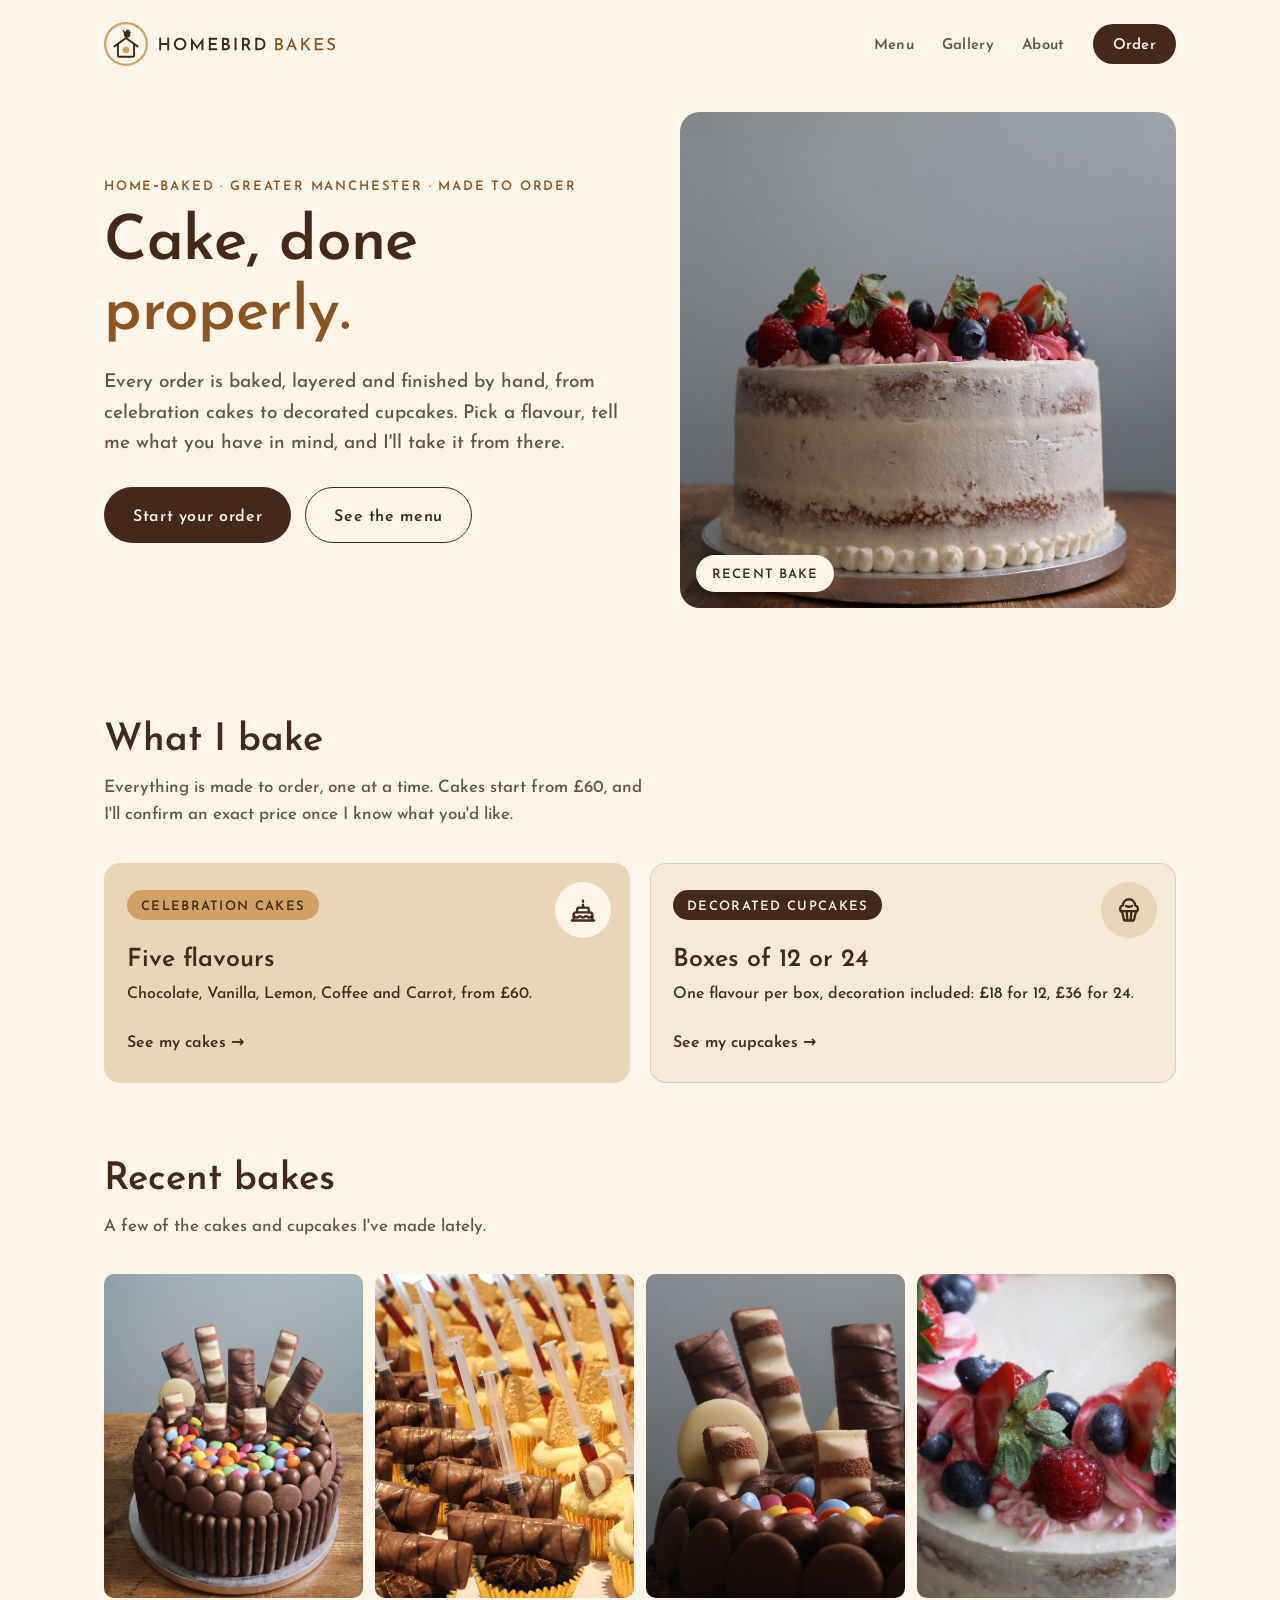
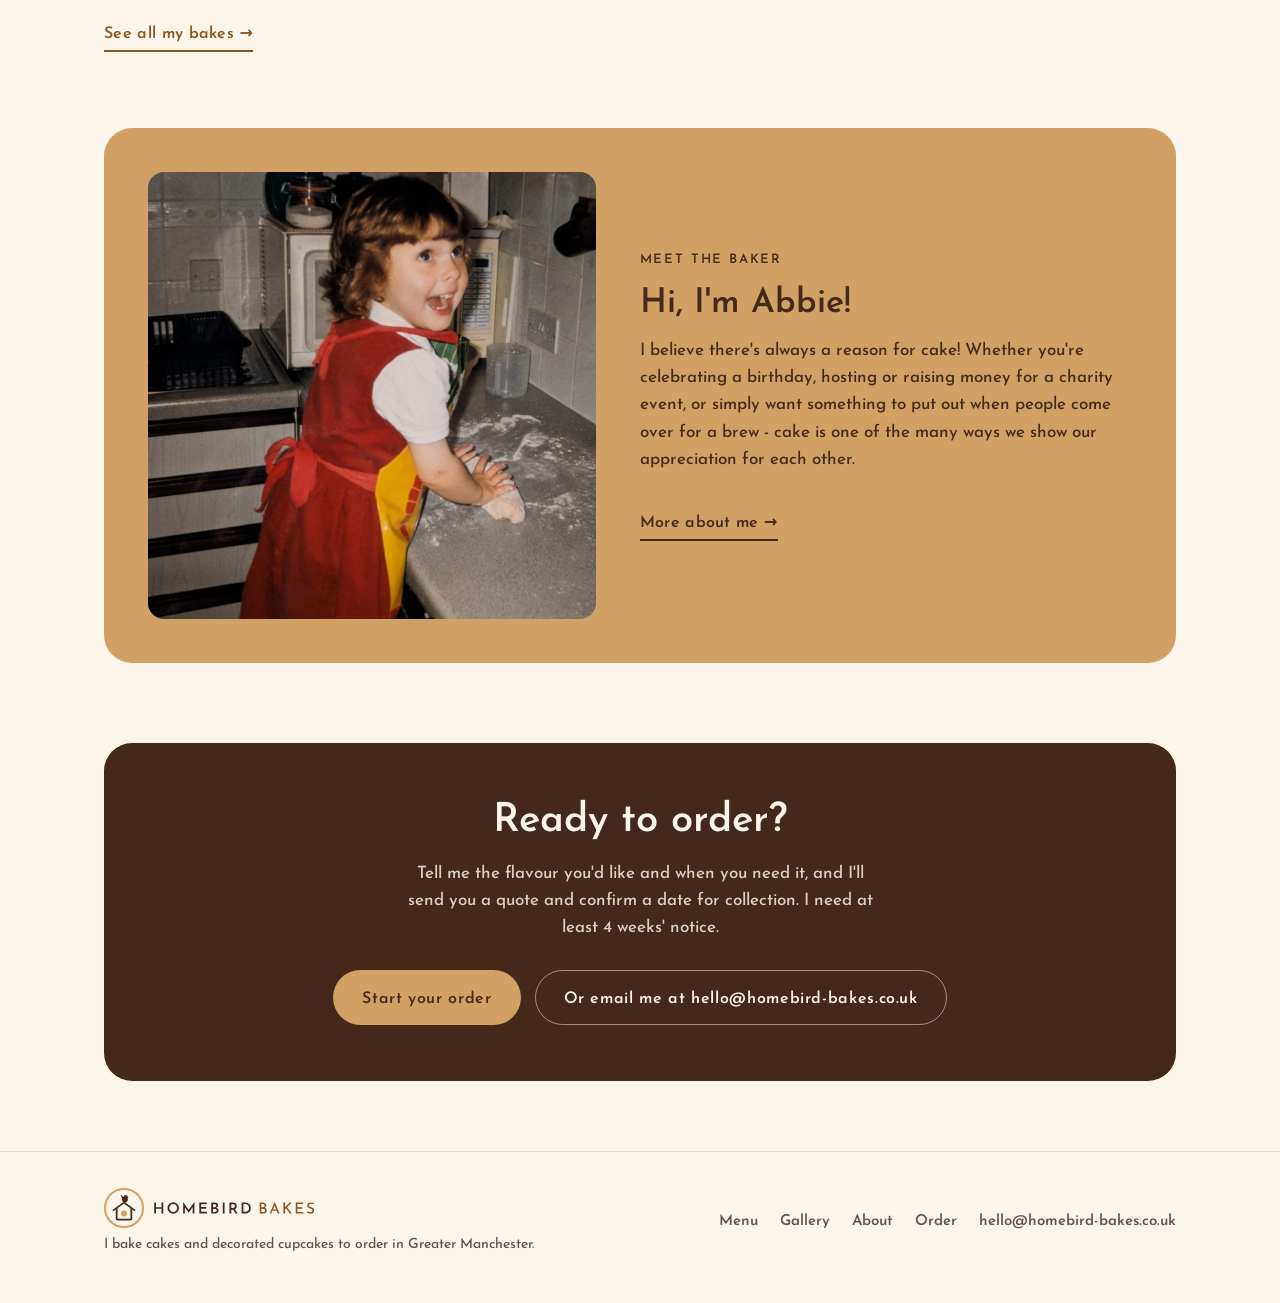
==== commit 1f6c0b9a: "Add a gap between the buttons in the dark "Ready to order?" panel The two buttons now sit in the sha" ====
--- a/index.html
+++ b/index.html
@@ -117,8 +117,10 @@
       <div class="cta-panel">
         <h2>Ready to order?</h2>
         <p>Tell me the flavour you'd like and when you need it, and I'll send you a quote and confirm a date for collection. I need at least 4 weeks' notice.</p>
-        <a class="btn btn-primary" href="order.html">Start your order</a>
-        <a class="btn btn-ghost" href="mailto:hello@homebird-bakes.co.uk"><span>Or email me<span class="email-at"> at <span class="email-addr">hello@homebird-bakes.co.uk</span></span></span></a>
+        <div class="cta-row">
+          <a class="btn btn-primary" href="order.html">Start your order</a>
+          <a class="btn btn-ghost" href="mailto:hello@homebird-bakes.co.uk"><span>Or email me<span class="email-at"> at <span class="email-addr">hello@homebird-bakes.co.uk</span></span></span></a>
+        </div>
       </div>
     </div>
   </section>
--- a/css/style.css
+++ b/css/style.css
@@ -544,6 +544,7 @@
     color:var(--cream);
   }
   .cta-panel .btn-ghost:hover{ background:rgba(251,245,234,.1); }
+  .cta-panel .cta-row{ justify-content:center; }
 
   /* Keep the email address on one line rather than breaking at its hyphen */
   .email-addr{ white-space:nowrap; }
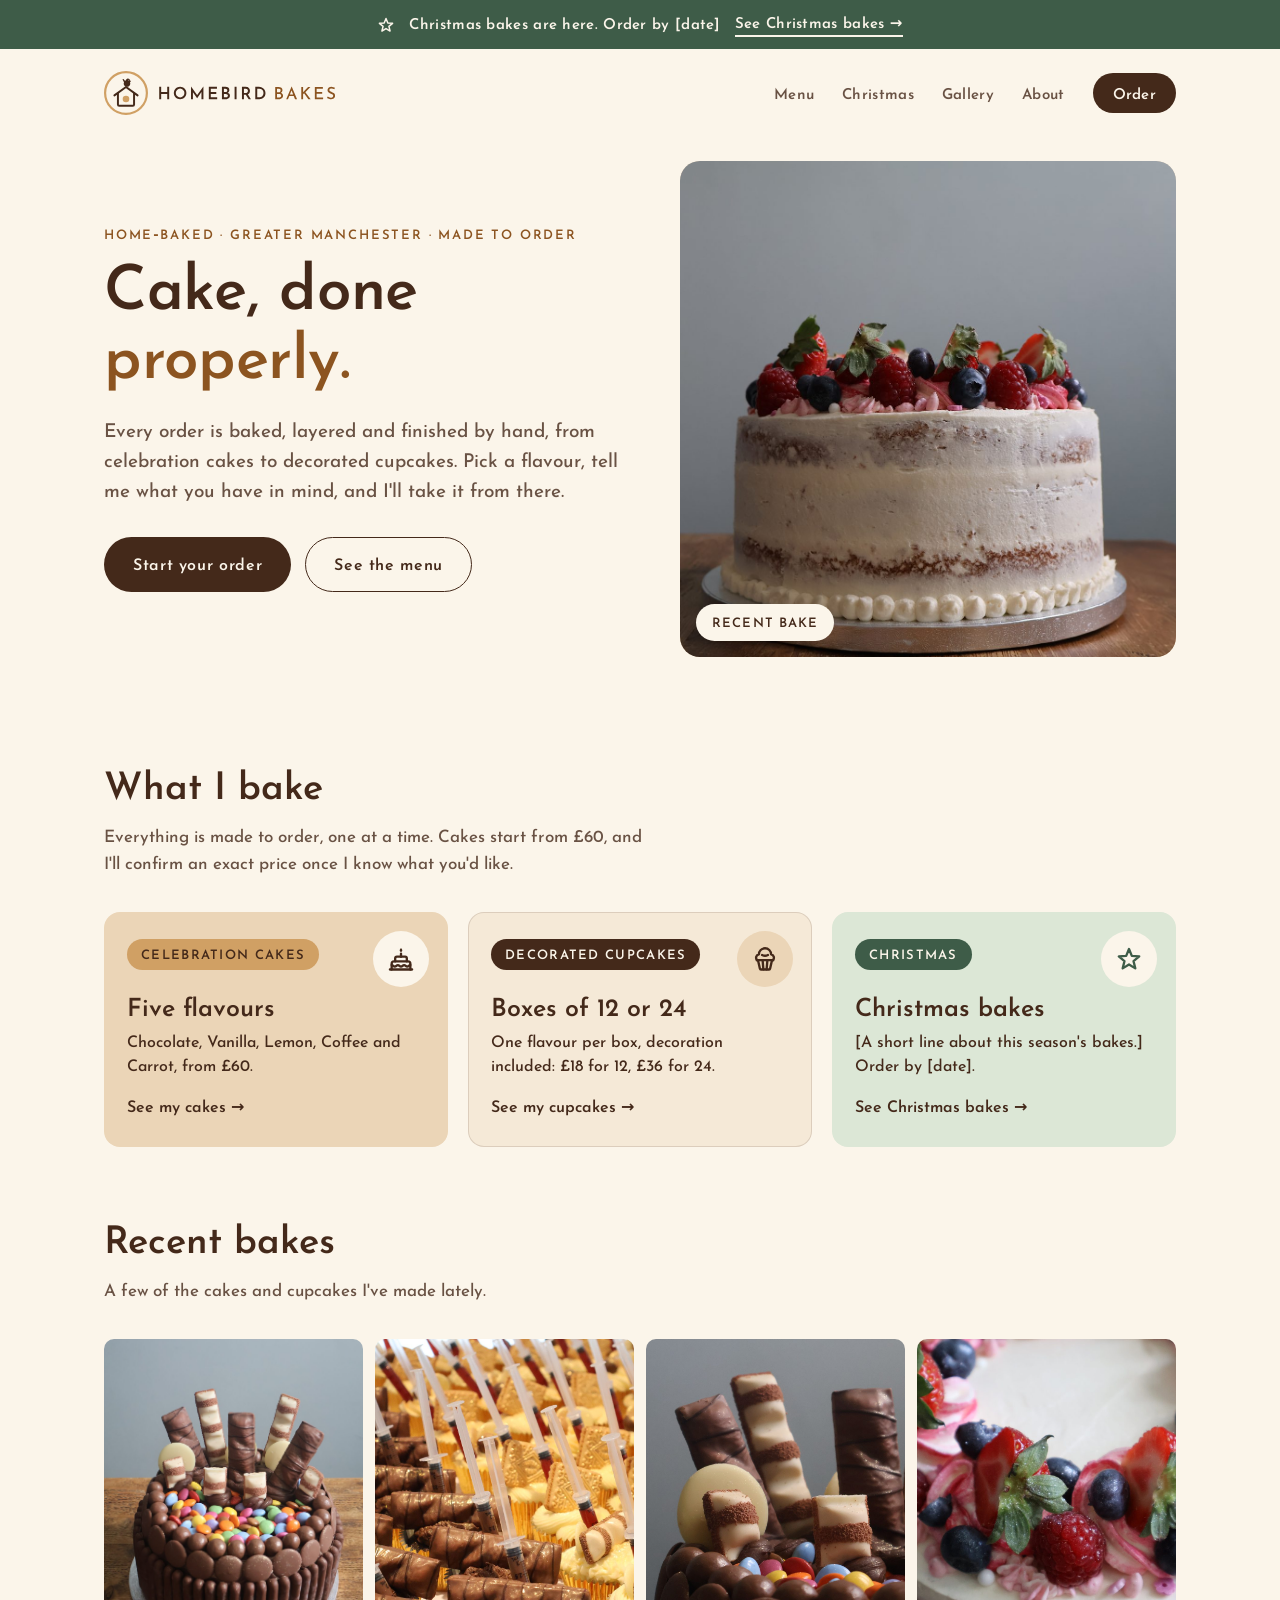
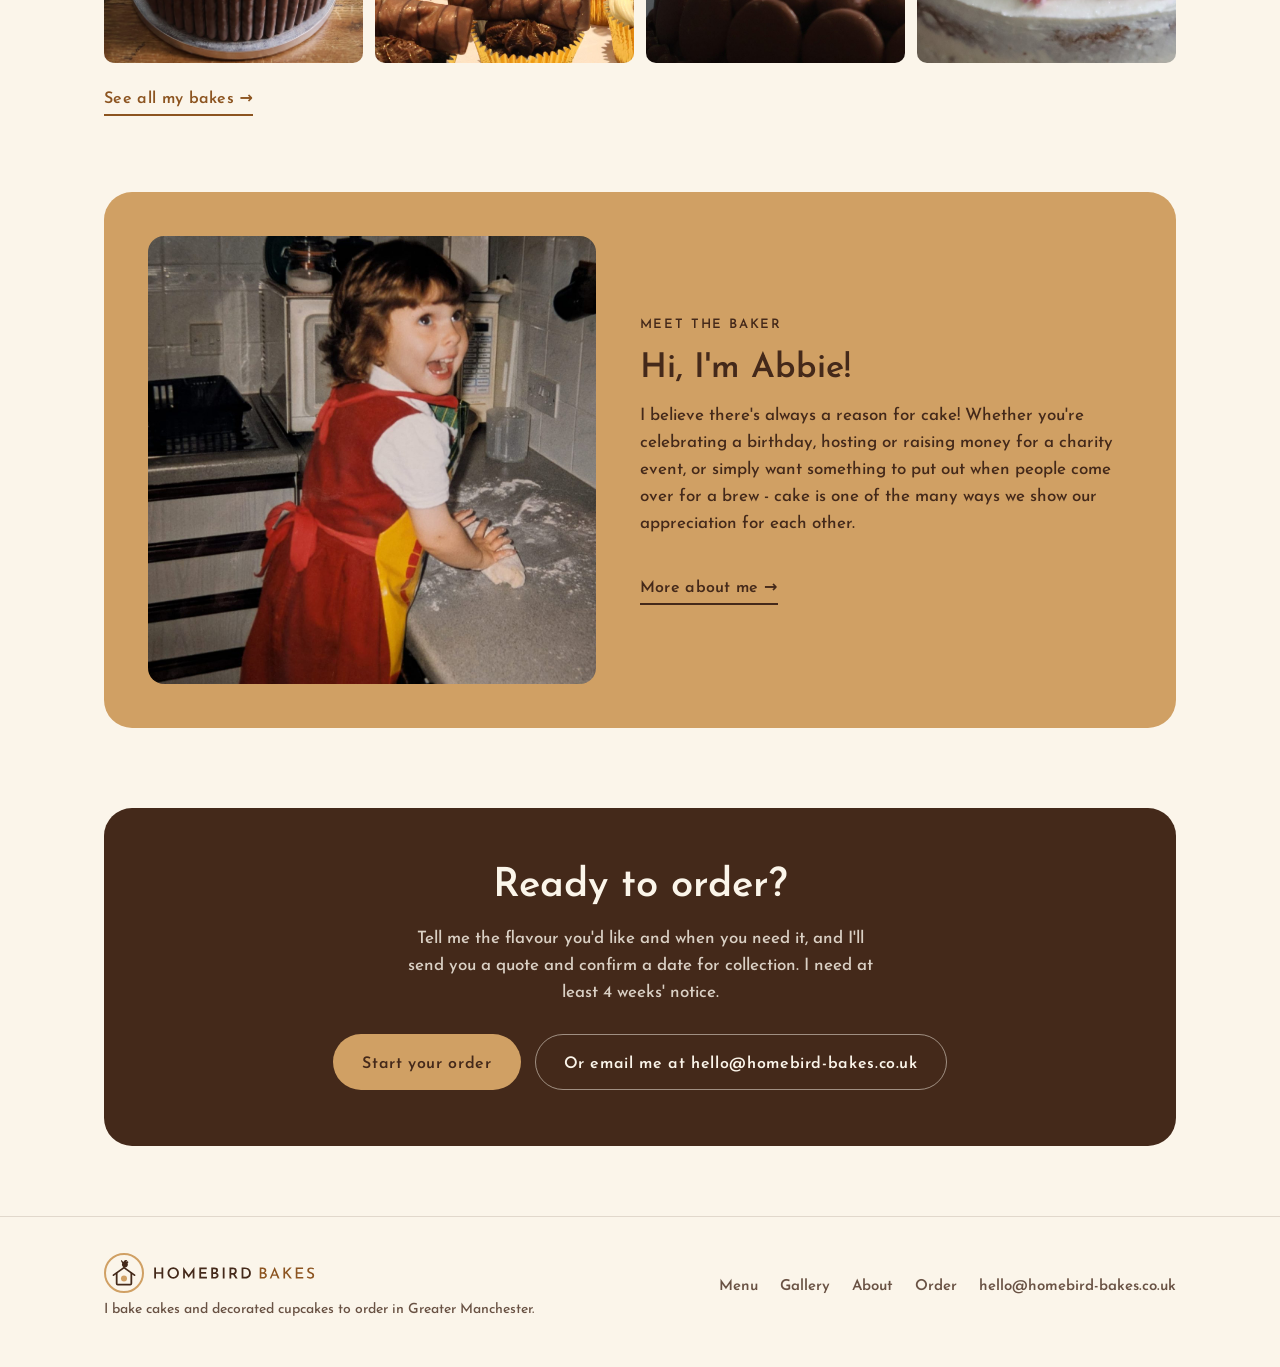
==== commit ef99b57f: "Stage the seasonal kit and a Christmas page (preview) - Seasonal colours as body classes (season-chr" ====
--- a/index.html
+++ b/index.html
@@ -13,7 +13,13 @@
 <link href="https://fonts.googleapis.com/css2?family=Josefin+Sans:wght@500;600&display=swap" rel="stylesheet">
 <link rel="stylesheet" href="css/style.css">
 </head>
-<body>
+<body class="season-christmas">
+
+<a class="season-ribbon" href="seasonal.html">
+  <svg class="icon" viewBox="0 0 24 24" fill="none" stroke="currentColor" stroke-width="2" stroke-linecap="round" stroke-linejoin="round" aria-hidden="true"><path d="M12.00 3.40 L14.41 9.28 L20.75 9.76 L15.90 13.87 L17.41 20.04 L12.00 16.70 L6.59 20.04 L8.10 13.87 L3.25 9.76 L9.59 9.28Z"/></svg>
+  <span>Christmas bakes are here. Order by [date]</span>
+  <span class="ribbon-link">See Christmas bakes &rarr;</span>
+</a>
 
 <header class="site">
   <div class="wrap nav-row">
@@ -22,6 +28,7 @@
     </a>
     <nav class="links" aria-label="Main">
       <a href="menu.html">Menu</a>
+      <a href="seasonal.html" class="nav-season">Christmas</a>
       <a href="gallery.html">Gallery</a>
       <a href="about.html">About</a>
       <a href="order.html" class="nav-cta">Order</a>
@@ -57,7 +64,7 @@
         <h2>What I bake</h2>
         <p>Everything is made to order, one at a time. Cakes start from &pound;60, and I'll confirm an exact price once I know what you'd like.</p>
       </div>
-      <div class="highlight-grid">
+      <div class="highlight-grid three">
         <a class="highlight hl-cakes" href="menu.html#cakes">
           <span class="hl-tag">Celebration cakes</span>
           <span class="hl-icon"><svg class="icon" viewBox="0 0 24 24" fill="none" stroke="currentColor" stroke-width="2" stroke-linecap="round" stroke-linejoin="round" aria-hidden="true"><path d="M2.5 21h19"/><path d="M4 21v-5a2 2 0 0 1 2-2h12a2 2 0 0 1 2 2v5"/><path d="M7 14v-2.5a1.5 1.5 0 0 1 1.5-1.5h7a1.5 1.5 0 0 1 1.5 1.5V14"/><path d="M4 17.2c1.33 0 1.33 1.3 2.67 1.3s1.33-1.3 2.66-1.3 1.34 1.3 2.67 1.3 1.33-1.3 2.67-1.3 1.33 1.3 2.66 1.3 1.34-1.3 2.67-1.3"/><path d="M12 10V7.5"/><path d="M12 2.6c1 1.1 1.4 2 .9 2.7a1.1 1.1 0 0 1-1.8 0c-.5-.7-.1-1.6.9-2.7z" fill="currentColor" stroke="none"/></svg></span>
@@ -74,6 +81,15 @@
             <h3>Boxes of 12 or 24</h3>
             <p>One flavour per box, decoration included: &pound;18 for 12, &pound;36 for 24.</p>
             <p class="hl-link">See my cupcakes &rarr;</p>
+          </div>
+        </a>
+        <a class="highlight hl-season" href="seasonal.html">
+          <span class="hl-tag">Christmas</span>
+          <span class="hl-icon"><svg class="icon" viewBox="0 0 24 24" fill="none" stroke="currentColor" stroke-width="2" stroke-linecap="round" stroke-linejoin="round" aria-hidden="true"><path d="M12.00 3.40 L14.41 9.28 L20.75 9.76 L15.90 13.87 L17.41 20.04 L12.00 16.70 L6.59 20.04 L8.10 13.87 L3.25 9.76 L9.59 9.28Z"/></svg></span>
+          <div>
+            <h3>Christmas bakes</h3>
+            <p>[A short line about this season's bakes.] Order by [date].</p>
+            <p class="hl-link">See Christmas bakes &rarr;</p>
           </div>
         </a>
       </div>
--- a/css/style.css
+++ b/css/style.css
@@ -234,7 +234,11 @@
   .menu-head p{ color:var(--ink-soft); margin-top:12px; max-width:50ch; }
   .menu-head p.eyebrow{ color:var(--accent); margin:0 0 12px; max-width:none; }
   .menu-head p a{ color:var(--accent); font-weight:600; }
-  .price-card{ max-width:520px; margin-bottom:8px; }
+  /* Price card above a flavour grid: always the grid's full width, so its edges
+     line up with the flavour cards beneath. From 881px it splits into the same
+     three columns as .flavour-grid (see the block after FLAVOURS). */
+  .price-card{ margin-bottom:8px; }
+  .menu-card.price-card{ border-radius:var(--radius-md); padding:26px 22px; }
   .small-print{ font-size:14px; color:var(--ink-soft); margin:22px 0 0; max-width:62ch; }
   section.allergens{ padding:0 0 40px; }
   .note-panel{
@@ -335,6 +339,79 @@
     line-height:1.45;
     color:var(--chocolate);
     margin:26px 0 0;
+  }
+  /* Price card on desktop: three columns matching .flavour-grid (same gap,
+     same 22px inner padding), so the pill and each box price sit directly
+     above a flavour card. Column 1 holds the pill with the note beneath it;
+     thin rules sit in the middle of each gap. */
+  @media (min-width:881px){
+    .menu-card.price-card{
+      display:grid;
+      grid-template-columns:repeat(3,1fr);
+      grid-template-rows:auto 1fr;
+      column-gap:20px;
+      padding:0;
+    }
+    .price-card .card-eyebrow{
+      grid-column:1; grid-row:1;
+      justify-self:start;
+      margin:26px 0 0 22px;
+    }
+    .price-card .note{
+      grid-column:1; grid-row:2;
+      align-self:end;
+      margin:0; padding:14px 22px 26px;
+      border-top:none;
+    }
+    .price-card .price-line{
+      grid-row:1 / span 2;
+      position:relative;
+      border-top:none;
+      padding:26px 22px;
+    }
+    .price-card .price-line:nth-of-type(1){ grid-column:2; }
+    .price-card .price-line:nth-of-type(2){ grid-column:3; }
+    .price-card .price-line::before{
+      content:""; position:absolute;
+      left:-10.5px; top:22px; bottom:22px; width:1px;
+      background:var(--line);
+    }
+  }
+
+  /* "A different flavour?" card: the open slot at the end of a flavour grid.
+     Page-cream ground with a dashed toffee edge, the envelope icon in the
+     brand circle, and the whole card is the email link. */
+  a.flavour-card.f-ask{
+    position:relative;
+    background:transparent;
+    border:1.5px dashed var(--toffee);
+    color:var(--chocolate);
+    text-decoration:none;
+    transition:transform .15s ease, background .15s ease;
+  }
+  a.flavour-card.f-ask:hover{ transform:translateY(-3px); background:var(--cream-deep); }
+  .f-ask .flavour-name{ padding-right:64px; }
+  .f-ask .flavour-desc{ margin-top:16px; }
+  .f-ask .ask-icon{
+    position:absolute; top:18px; right:18px;
+    width:52px; height:52px; border-radius:50%;
+    display:flex; align-items:center; justify-content:center;
+    background:var(--caramel-soft);
+    color:var(--chocolate);
+  }
+  .f-ask .ask-icon .icon{ width:26px; height:26px; }
+  .f-ask .ask-link{
+    margin:14px 0 0;
+    font-weight:600;
+    font-size:16px;
+    color:var(--toffee);
+  }
+  a.flavour-card.f-ask:hover .ask-link{ color:var(--chocolate); }
+  /* Three narrow columns: the title would wrap round the icon and stretch
+     the row, so the icon steps out and the title takes the full width. */
+  @media (min-width:881px) and (max-width:1099px){
+    .f-ask .ask-icon{ display:none; }
+    .f-ask .flavour-name{ padding-right:0; }
   }
 
   /* ---------- INNER PAGE HEADERS ---------- */
@@ -823,3 +900,125 @@
       padding:10px 6px;
     }
   }
+
+  /* ---------- SEASONAL ----------
+     One season at a time. The season's class goes on <body> of the pages
+     that show seasonal pieces (index.html and seasonal.html):
+     season-christmas, season-valentines or season-easter.
+     Each sets four colours:
+       --season-strong     ribbon, card tag
+       --season-on-strong  text on the strong colour
+       --season-soft       hero, card and photo grounds
+       --season-accent     seasonal text and icons on cream or soft
+     Easter's lemon is too pale for text, so its accent is toffee.
+     Seals: images/seasonal/seal-<season>.svg. Motifs: star + snowflake
+     (Christmas), heart (Valentine's), egg + nest (Easter). */
+  .season-christmas{ --season-strong:#3E5C48; --season-on-strong:var(--cream); --season-soft:#DCE7D6; --season-accent:#3E5C48; }
+  .season-valentines{ --season-strong:#A3434F; --season-on-strong:var(--cream); --season-soft:#F3D8DC; --season-accent:#A3434F; }
+  .season-easter{ --season-strong:#E8D08F; --season-on-strong:var(--chocolate); --season-soft:#F5ECCD; --season-accent:var(--toffee); }
+
+  nav.links a.nav-season:hover,
+  nav.links a.nav-season[aria-current="page"]{ border-color:var(--season-accent, var(--accent)); }
+
+  /* Home: the season-coloured strip above the header */
+  .season-ribbon{
+    display:flex; justify-content:center; align-items:center; flex-wrap:wrap; gap:6px 14px;
+    padding:12px 24px;
+    background:var(--season-strong); color:var(--season-on-strong);
+    text-decoration:none; text-align:center;
+    font-size:15px; font-weight:600; letter-spacing:.02em; line-height:1.4;
+  }
+  .season-ribbon span{ padding-top:var(--optical); }
+  .season-ribbon .icon{ width:18px; height:18px; flex-shrink:0; }
+  .season-ribbon .ribbon-link{ border-bottom:2px solid currentColor; }
+  .season-ribbon:hover .ribbon-link{ border-bottom-color:transparent; }
+
+  /* Home: third "What I bake" card */
+  .highlight-grid.three{ grid-template-columns:repeat(3,1fr); }
+  a.highlight.hl-season{ background:var(--season-soft); border:1px solid transparent; }
+  a.highlight.hl-season .hl-tag{ background:var(--season-strong); color:var(--season-on-strong); }
+  a.highlight.hl-season .hl-icon{ background:var(--cream); color:var(--season-accent); }
+
+  /* Seasonal page (layout C: order window first) */
+  .season-hero{
+    margin-top:8px;
+    background:var(--season-soft);
+    border-radius:var(--radius-lg);
+    padding:clamp(28px,5vw,56px);
+    display:flex; flex-direction:column; align-items:center; gap:18px;
+    text-align:center;
+  }
+  .season-hero .season-seal{ width:150px; height:150px; display:block; }
+  .season-hero .eyebrow{ color:var(--season-accent); margin:0; }
+  .season-hero h1{ font-size:clamp(36px,5.2vw,56px); line-height:1.08; }
+  .season-hero h1 em{ color:var(--season-accent); }
+  .season-hero .lede{ margin:0; max-width:52ch; font-size:19px; color:var(--ink-soft); }
+  .season-hero .btn{ margin-top:8px; }
+  .date-cards{ display:flex; flex-wrap:wrap; gap:16px; width:100%; margin-top:10px; }
+  .date-card{
+    flex:1 1 220px;
+    background:var(--cream);
+    border-radius:var(--radius);
+    padding:24px;
+    display:flex; flex-direction:column; align-items:center; gap:10px;
+  }
+  .date-card .icon{ width:28px; height:28px; color:var(--season-accent); }
+  .date-card .label{ margin:0; font-size:13px; font-weight:600; letter-spacing:.14em; text-transform:uppercase; color:var(--ink-soft); }
+  .date-card .value{ margin:0; font-size:24px; font-weight:600; line-height:1.3; }
+
+  .motif-strip{ display:flex; justify-content:center; gap:22px; padding:34px 0; opacity:.85; overflow:hidden; color:var(--season-accent); }
+  .motif-strip .icon{ width:20px; height:20px; flex-shrink:0; }
+
+  section.season-menu{ padding:0 0 56px; }
+  .season-menu-grid{ display:flex; flex-wrap:wrap; gap:32px; align-items:flex-start; }
+  .season-menu-list{ flex:1 1 560px; }
+  .season-menu h2{ font-size:clamp(28px,3.8vw,38px); margin:0 0 6px; }
+  .season-menu ul{ list-style:none; margin:0; padding:0; }
+  .season-item{
+    display:flex; flex-wrap:wrap; justify-content:space-between; align-items:baseline; gap:8px 24px;
+    padding:22px 0;
+    border-bottom:1px solid var(--line);
+  }
+  .season-item:last-child{ border-bottom:none; }
+  .season-item > div{ flex:1 1 420px; }
+  .season-item .item-type{ margin:0 0 6px; font-size:13px; font-weight:600; letter-spacing:.14em; text-transform:uppercase; color:var(--season-accent); }
+  .season-item h3{ font-size:24px; line-height:1.3; margin:0 0 4px; }
+  .season-item p{ margin:0; color:var(--ink-soft); }
+  .season-item .price{ font-size:22px; font-weight:600; }
+  /* Placeholder until there's a photo: put an <img> inside instead */
+  .season-photo{
+    flex:1 1 300px; max-width:380px;
+    aspect-ratio:4/5;
+    border-radius:var(--radius-md);
+    background:var(--season-soft);
+    display:flex; flex-direction:column; align-items:center; justify-content:center; gap:12px;
+    overflow:hidden;
+    color:var(--season-accent);
+  }
+  .season-photo .icon{ width:56px; height:56px; }
+  .season-photo span{ font-size:13px; font-weight:600; letter-spacing:.04em; color:var(--ink-soft); }
+  .season-photo img{ width:100%; height:100%; object-fit:cover; display:block; }
+
+  .cta-motifs{ display:flex; justify-content:center; gap:14px; margin-bottom:18px; color:var(--caramel); }
+  .cta-motifs .icon{ width:22px; height:22px; }
+
+  /* Mid widths: three cards get too narrow, so the seasonal one runs full width below */
+  @media (min-width:881px) and (max-width:1023px){
+    .highlight-grid.three{ grid-template-columns:repeat(2,1fr); }
+    .highlight-grid.three .hl-season{ grid-column:1 / -1; min-height:0; }
+  }
+  @media (max-width:880px){
+    .highlight-grid.three{ grid-template-columns:1fr; }
+  }
+  @media (max-width:640px){
+    /* the star would sit on a line of its own above the text */
+    .season-ribbon .icon{ display:none; }
+    /* 7 motifs fit a phone; 11 would be clipped at both edges */
+    .motif-strip .icon:nth-child(n+8){ display:none; }
+  }
+  /* Small phones: five nav items. Spread them across the full width under the
+     logo, and let them wrap on the very smallest screens rather than overflow. */
+  @media (max-width:420px){
+    nav.links{ width:100%; justify-content:space-between; flex-wrap:wrap; gap:10px 8px; }
+    nav.links a.nav-cta{ padding-left:16px; padding-right:16px; }
+  }
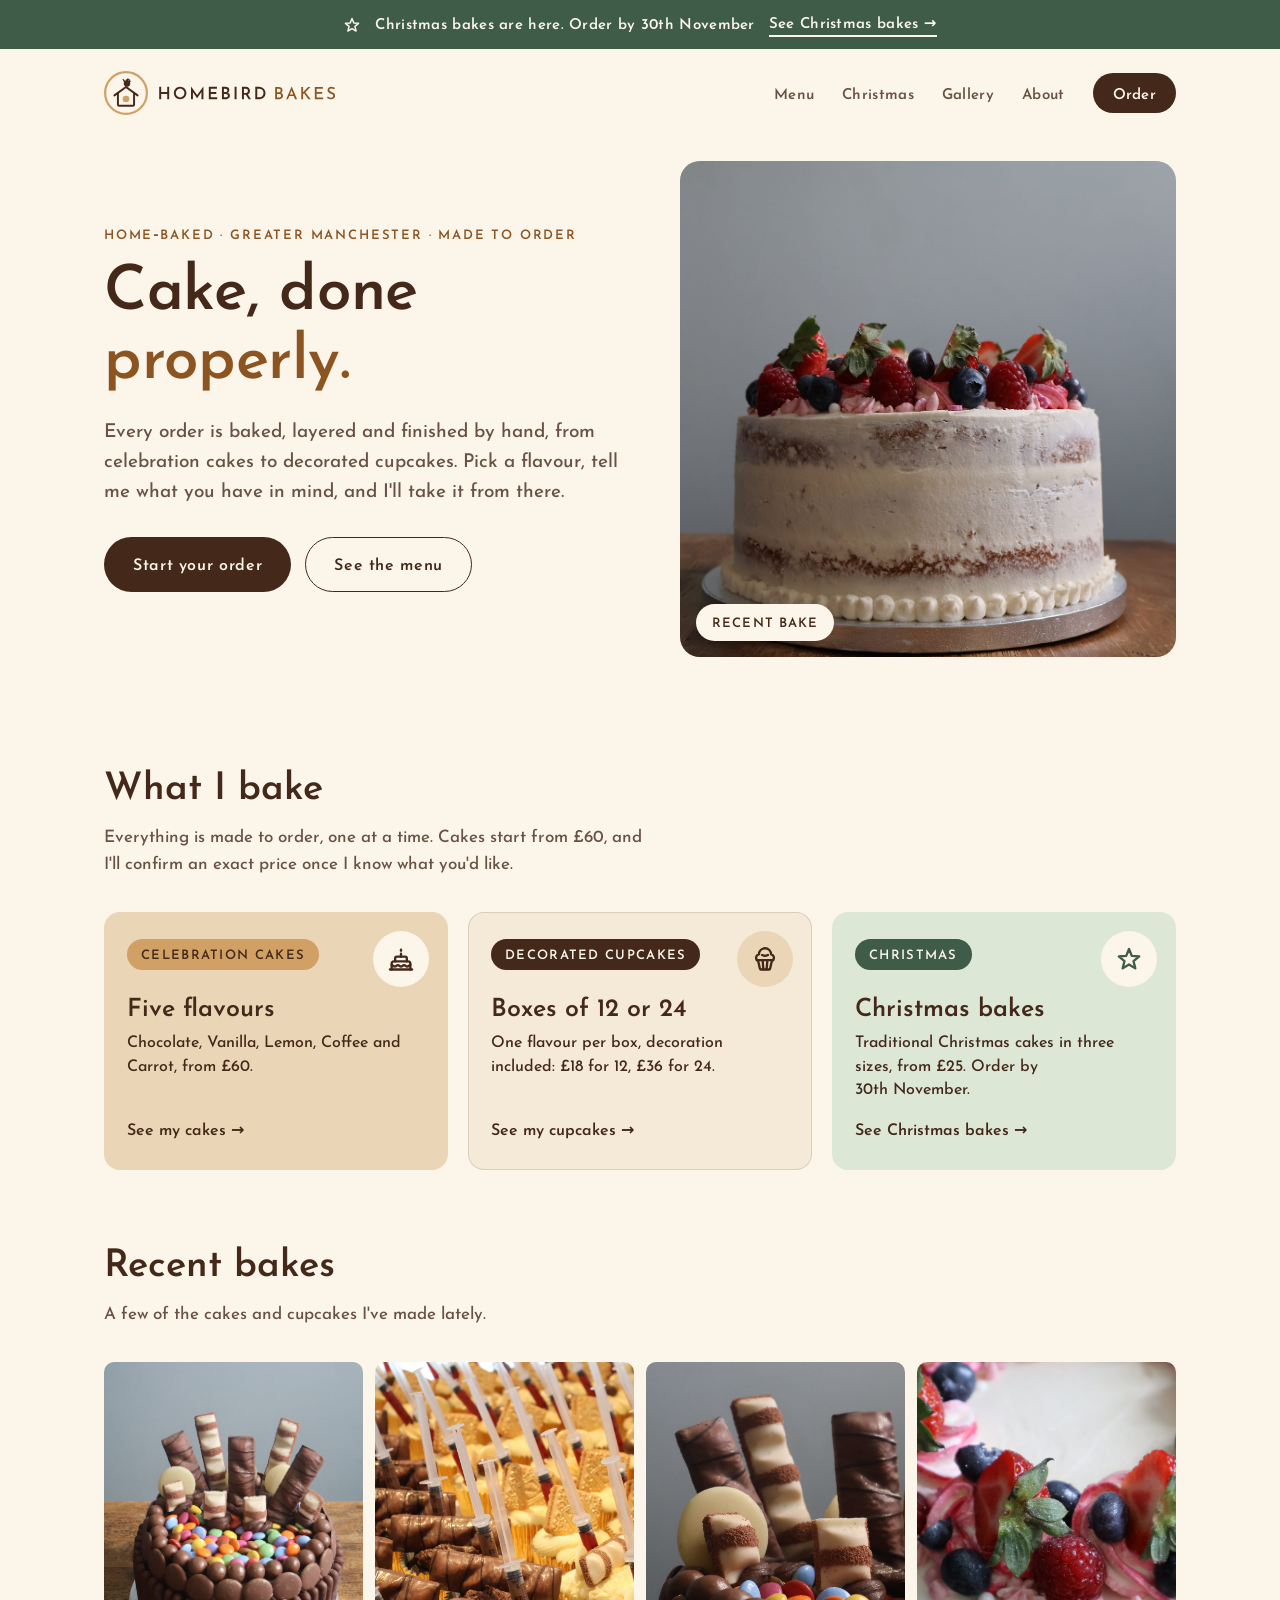
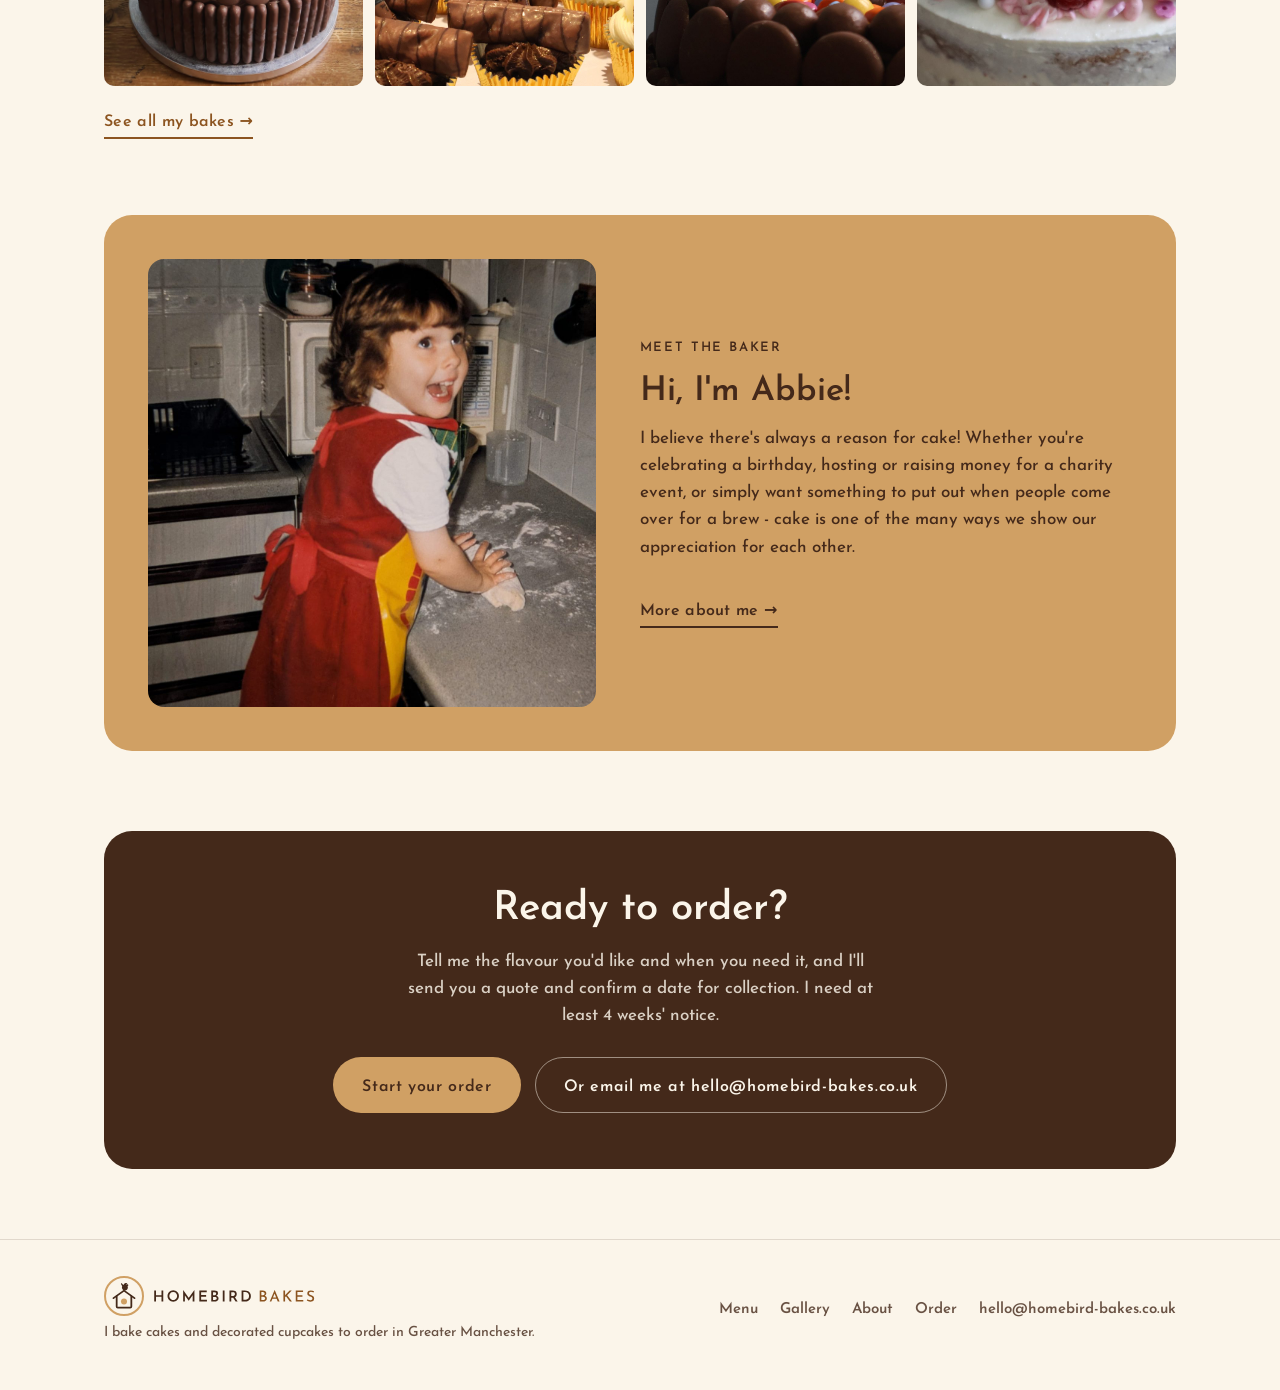
==== commit 063ea638: "Christmas preview: Abbie's signed-off copy, no photo this season Seasonal page: - Two date cards, Or" ====
--- a/index.html
+++ b/index.html
@@ -17,7 +17,7 @@
 
 <a class="season-ribbon" href="seasonal.html">
   <svg class="icon" viewBox="0 0 24 24" fill="none" stroke="currentColor" stroke-width="2" stroke-linecap="round" stroke-linejoin="round" aria-hidden="true"><path d="M12.00 3.40 L14.41 9.28 L20.75 9.76 L15.90 13.87 L17.41 20.04 L12.00 16.70 L6.59 20.04 L8.10 13.87 L3.25 9.76 L9.59 9.28Z"/></svg>
-  <span>Christmas bakes are here. Order by [date]</span>
+  <span>Christmas bakes are here. Order by 30th&nbsp;November</span>
   <span class="ribbon-link">See Christmas bakes &rarr;</span>
 </a>
 
@@ -88,7 +88,7 @@
           <span class="hl-icon"><svg class="icon" viewBox="0 0 24 24" fill="none" stroke="currentColor" stroke-width="2" stroke-linecap="round" stroke-linejoin="round" aria-hidden="true"><path d="M12.00 3.40 L14.41 9.28 L20.75 9.76 L15.90 13.87 L17.41 20.04 L12.00 16.70 L6.59 20.04 L8.10 13.87 L3.25 9.76 L9.59 9.28Z"/></svg></span>
           <div>
             <h3>Christmas bakes</h3>
-            <p>[A short line about this season's bakes.] Order by [date].</p>
+            <p>Traditional Christmas cakes in three sizes, from &pound;25. Order by 30th&nbsp;November.</p>
             <p class="hl-link">See Christmas bakes &rarr;</p>
           </div>
         </a>
--- a/css/style.css
+++ b/css/style.css
@@ -985,6 +985,9 @@
   .season-item h3{ font-size:24px; line-height:1.3; margin:0 0 4px; }
   .season-item p{ margin:0; color:var(--ink-soft); }
   .season-item .price{ font-size:22px; font-weight:600; }
+  /* A line of subtext under the menu list, e.g. decoration and dietary notes */
+  .season-note{ margin-top:4px; padding-top:18px; border-top:1px dashed var(--line); }
+  .season-note p{ margin:0; max-width:70ch; font-size:15.5px; color:var(--ink-soft); }
   /* Placeholder until there's a photo: put an <img> inside instead */
   .season-photo{
     flex:1 1 300px; max-width:380px;
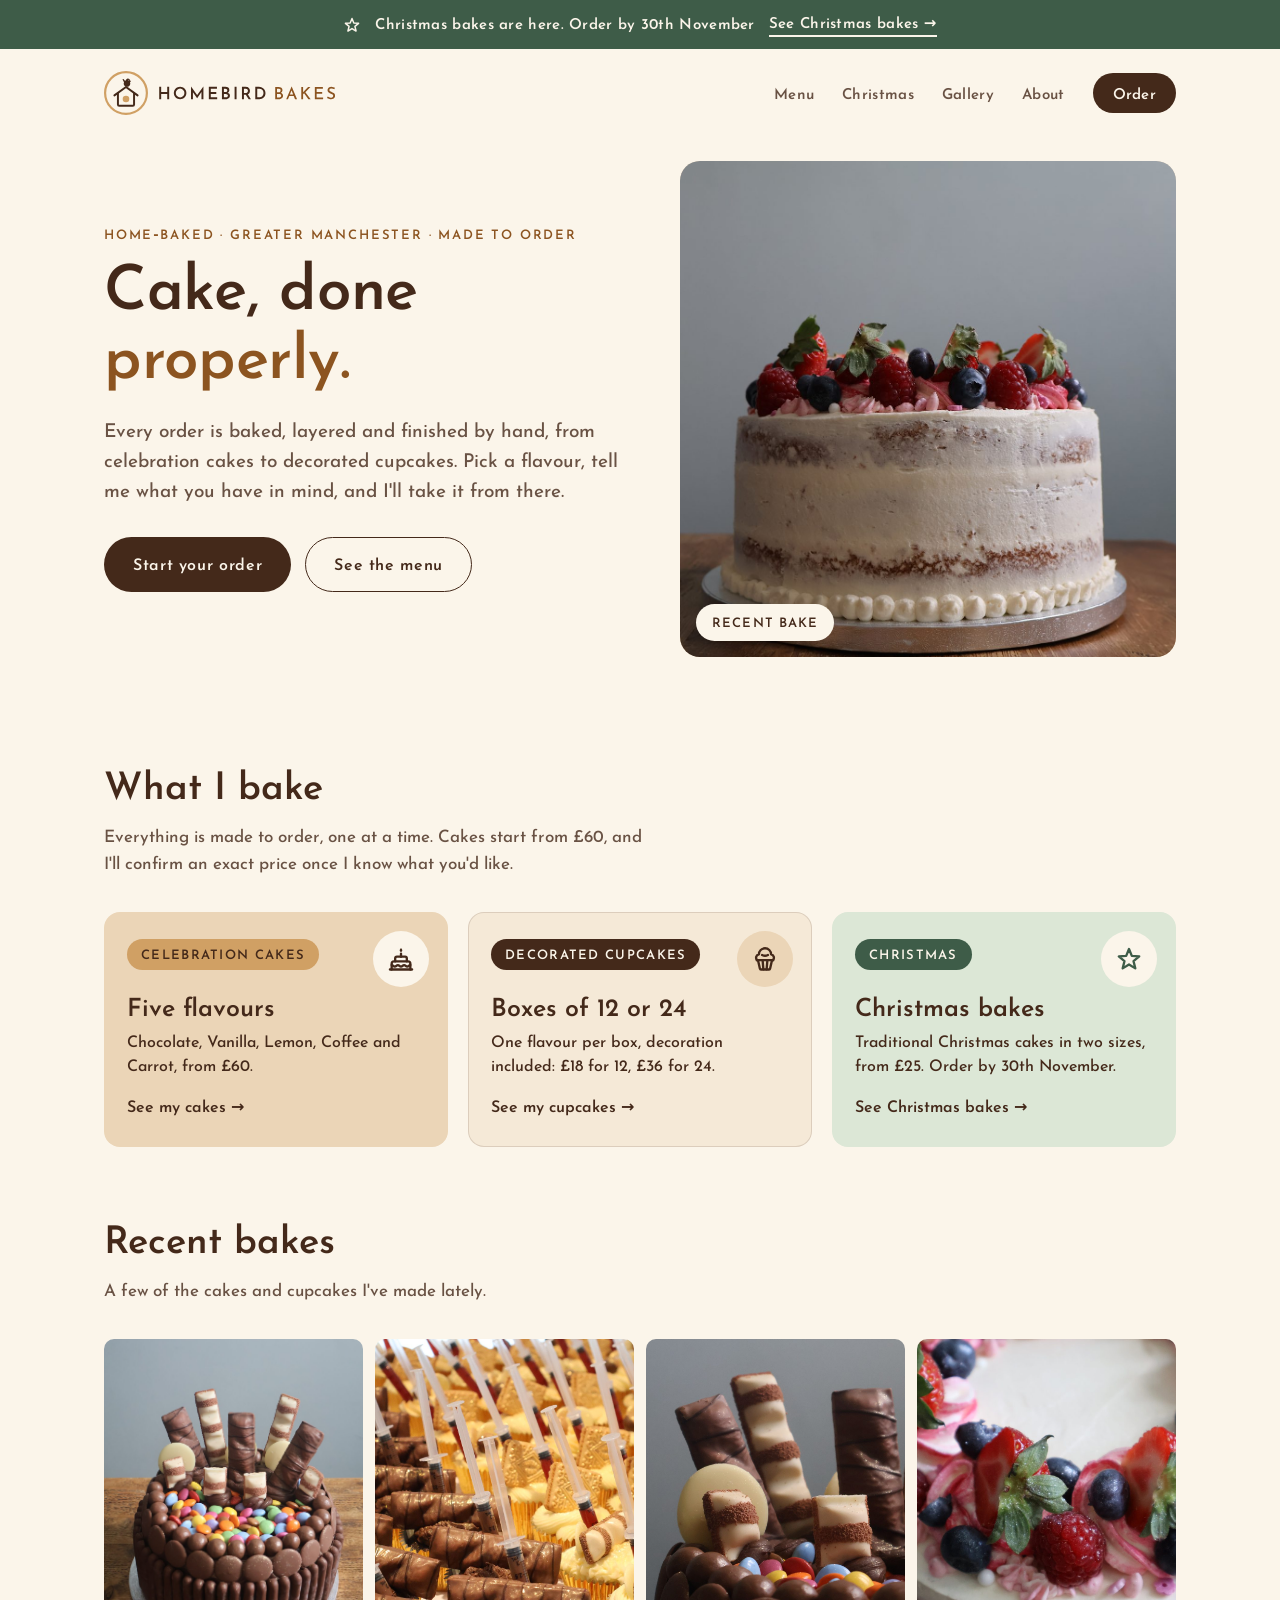
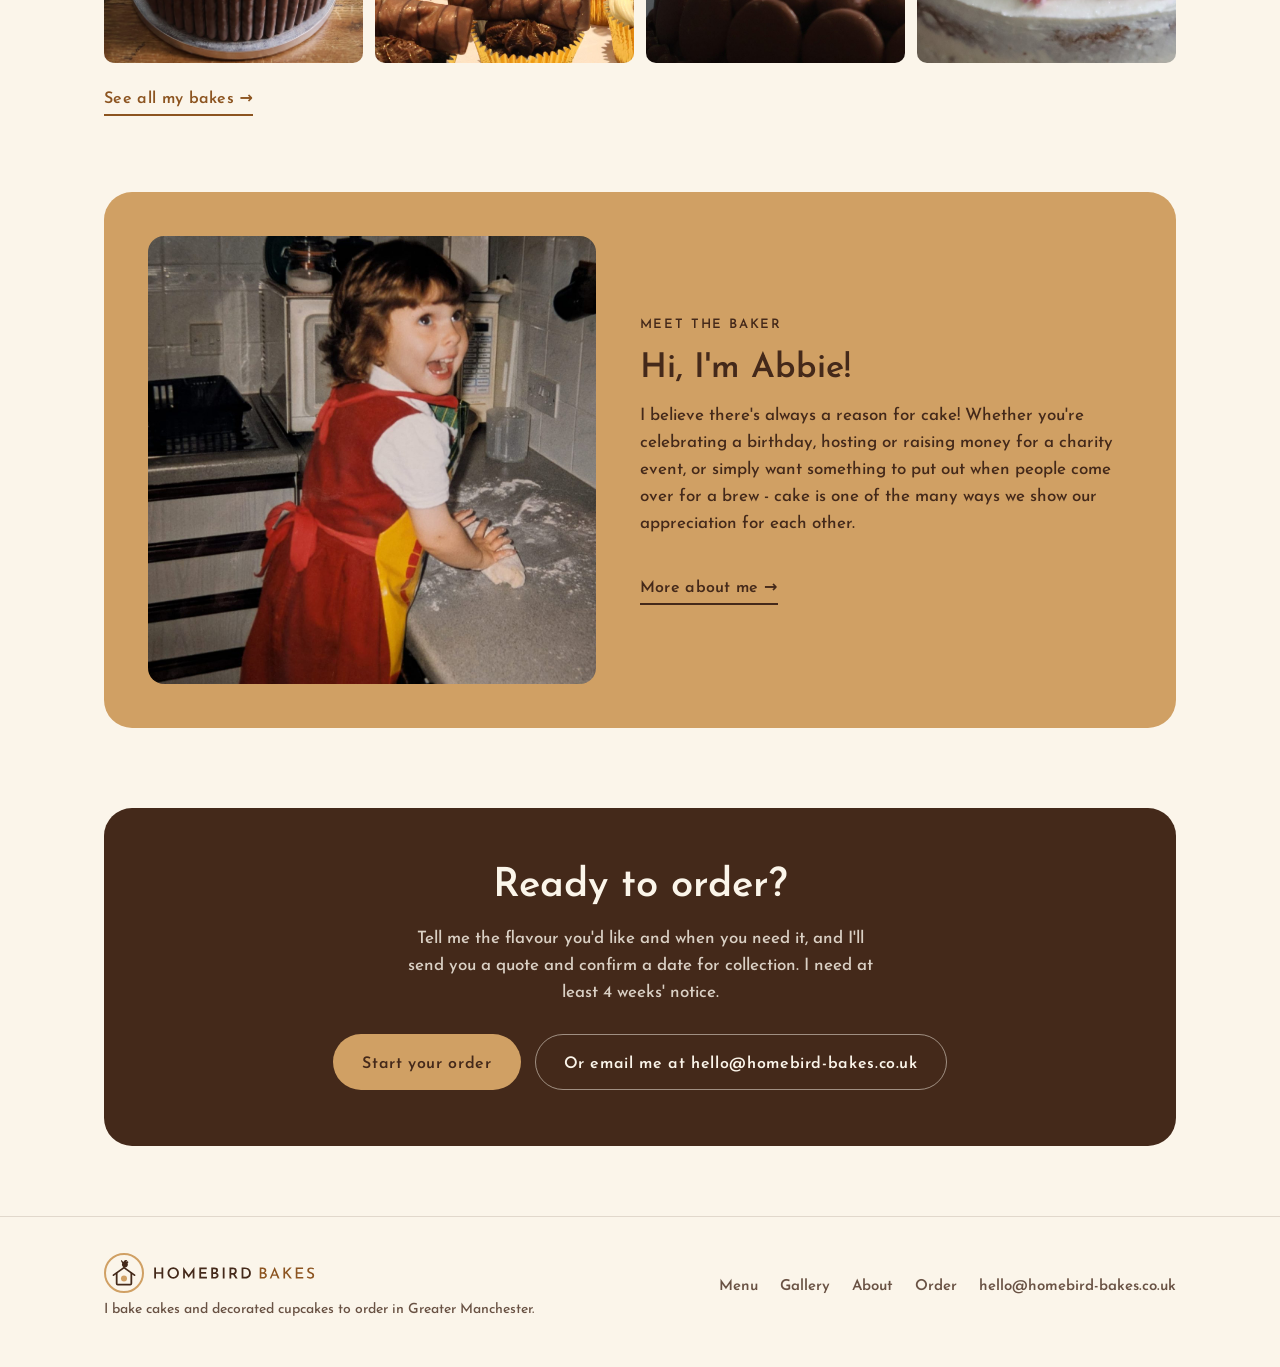
==== commit 241ca67f: "Help Google find homebird-bakes.co.uk - robots.txt allows everything and points to the sitemap. - si" ====
--- a/index.html
+++ b/index.html
@@ -5,6 +5,7 @@
 <meta name="viewport" content="width=device-width, initial-scale=1.0">
 <title>Homebird Bakes &mdash; cakes &amp; cupcakes, made to order</title>
 <meta name="description" content="Home-baked celebration cakes and decorated cupcakes, made to order in Greater Manchester.">
+<link rel="canonical" href="https://homebird-bakes.co.uk/">
 <link rel="icon" href="favicon.svg" type="image/svg+xml">
 <link rel="icon" href="favicon.ico" sizes="any">
 <link rel="apple-touch-icon" href="apple-touch-icon.png">
@@ -12,6 +13,40 @@
 <link rel="preconnect" href="https://fonts.gstatic.com" crossorigin>
 <link href="https://fonts.googleapis.com/css2?family=Josefin+Sans:wght@500;600&display=swap" rel="stylesheet">
 <link rel="stylesheet" href="css/style.css">
+<!-- Business details for search engines. The old name is listed so searches for it still find the site. -->
+<script type="application/ld+json">
+{
+  "@context": "https://schema.org",
+  "@graph": [
+    {
+      "@type": "WebSite",
+      "@id": "https://homebird-bakes.co.uk/#website",
+      "name": "Homebird Bakes",
+      "alternateName": "Baked by Abbie",
+      "url": "https://homebird-bakes.co.uk/"
+    },
+    {
+      "@type": "Bakery",
+      "@id": "https://homebird-bakes.co.uk/#bakery",
+      "name": "Homebird Bakes",
+      "alternateName": "Baked by Abbie",
+      "description": "Home-baked celebration cakes and decorated cupcakes, made to order in Greater Manchester.",
+      "url": "https://homebird-bakes.co.uk/",
+      "logo": "https://homebird-bakes.co.uk/apple-touch-icon.png",
+      "image": "https://homebird-bakes.co.uk/images/flower-cakes.jpg",
+      "address": {
+        "@type": "PostalAddress",
+        "addressRegion": "Greater Manchester",
+        "addressCountry": "GB"
+      },
+      "areaServed": {
+        "@type": "AdministrativeArea",
+        "name": "Greater Manchester"
+      }
+    }
+  ]
+}
+</script>
 </head>
 <body class="season-christmas">
 
@@ -88,7 +123,7 @@
           <span class="hl-icon"><svg class="icon" viewBox="0 0 24 24" fill="none" stroke="currentColor" stroke-width="2" stroke-linecap="round" stroke-linejoin="round" aria-hidden="true"><path d="M12.00 3.40 L14.41 9.28 L20.75 9.76 L15.90 13.87 L17.41 20.04 L12.00 16.70 L6.59 20.04 L8.10 13.87 L3.25 9.76 L9.59 9.28Z"/></svg></span>
           <div>
             <h3>Christmas bakes</h3>
-            <p>Traditional Christmas cakes in three sizes, from &pound;25. Order by 30th&nbsp;November.</p>
+            <p>Traditional Christmas cakes in two sizes, from &pound;25. Order by 30th&nbsp;November.</p>
             <p class="hl-link">See Christmas bakes &rarr;</p>
           </div>
         </a>
--- a/css/style.css
+++ b/css/style.css
@@ -1003,6 +1003,29 @@
   .season-photo img{ width:100%; height:100%; object-fit:cover; display:block; }
 
   .cta-motifs{ display:flex; justify-content:center; gap:14px; margin-bottom:18px; color:var(--caramel); }
+
+  /* Seasonal "Ready to order?" panel: the season's strong colour instead of chocolate */
+  .cta-panel.cta-season{ background:var(--season-strong); color:var(--season-on-strong); }
+  .cta-season h2{ color:var(--season-on-strong); }
+  .cta-season p{ color:var(--season-on-strong); opacity:.92; }
+  .cta-season .btn-primary{ background:var(--season-on-strong); color:var(--season-strong); }
+  .cta-season .btn-primary:hover{ background:var(--caramel); color:var(--chocolate); }
+  .cta-season .btn-ghost{ color:var(--season-on-strong); border-color:var(--season-on-strong); }
+  .cta-season .btn-ghost:hover{ background:rgba(251,245,234,.12); }
+
+  /* Order form, seasonal product: tile on the season's soft ground, its pills,
+     and the step 3 lead note */
+  .tile-group.three{ grid-template-columns:repeat(3,1fr); }
+  .tile.tile-season .tile-card{ background:var(--season-soft); border-color:transparent; }
+  .tile.tile-season:hover .tile-card{ border-color:var(--season-strong); }
+  .tile.tile-season input:checked + .tile-card{ border-color:var(--season-strong); background:var(--season-soft); }
+  .tile.tile-season input:focus-visible + .tile-card{ outline-color:var(--season-strong); }
+  .tile .tile-label .icon{ width:18px; height:18px; margin:-3px 7px 0 0; vertical-align:middle; color:var(--season-accent); }
+  .section-season .pill:hover .pill-face{ border-color:var(--season-strong); }
+  .section-season .pill input:checked + .pill-face{ border-color:var(--season-strong); background:var(--season-strong); color:var(--season-on-strong); }
+  .lead-note.lead-season{ background:var(--season-soft); }
+  .lead-note.lead-season .icon{ color:var(--season-accent); }
+  .lead-note[hidden]{ display:none; }
   .cta-motifs .icon{ width:22px; height:22px; }
 
   /* Mid widths: three cards get too narrow, so the seasonal one runs full width below */
@@ -1018,6 +1041,8 @@
     .season-ribbon .icon{ display:none; }
     /* 7 motifs fit a phone; 11 would be clipped at both edges */
     .motif-strip .icon:nth-child(n+8){ display:none; }
+    /* order form: the three product tiles stack, like the two did */
+    .tile-group.three{ grid-template-columns:1fr; }
   }
   /* Small phones: five nav items. Spread them across the full width under the
      logo, and let them wrap on the very smallest screens rather than overflow. */
